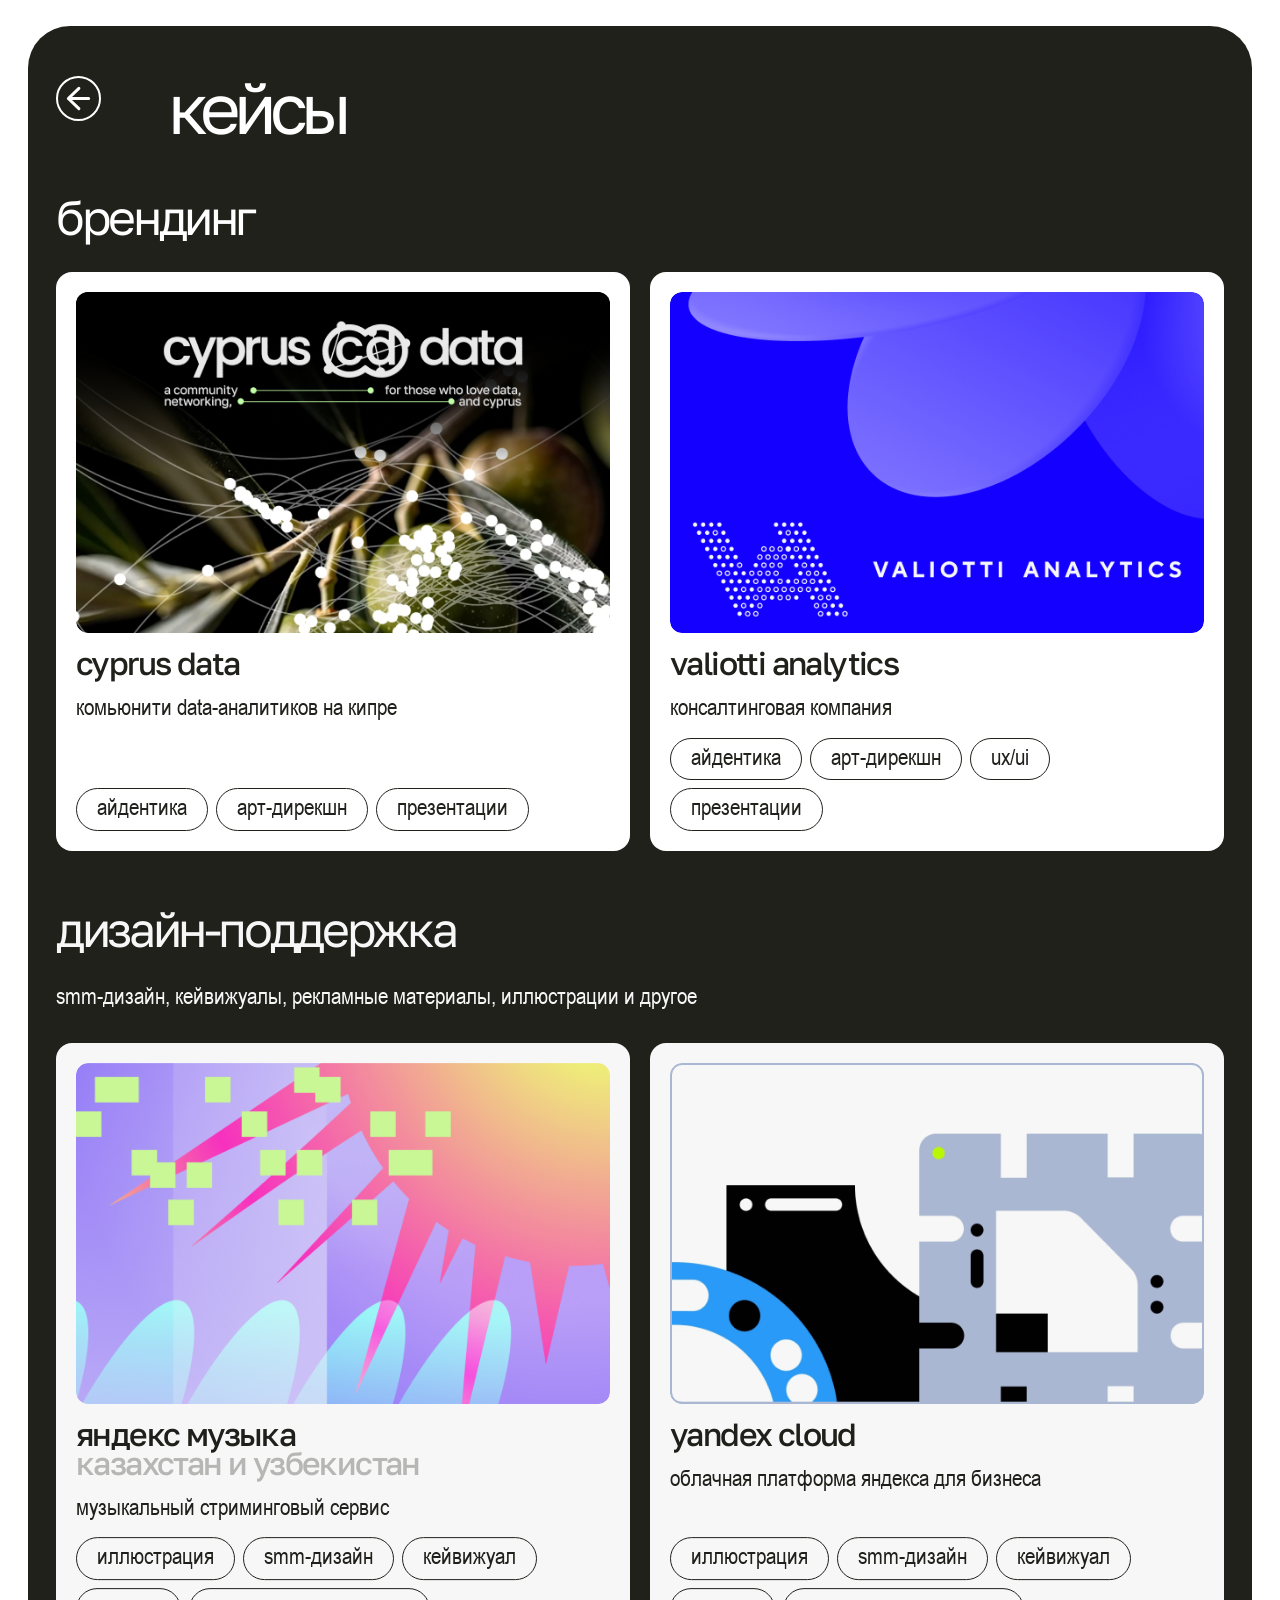
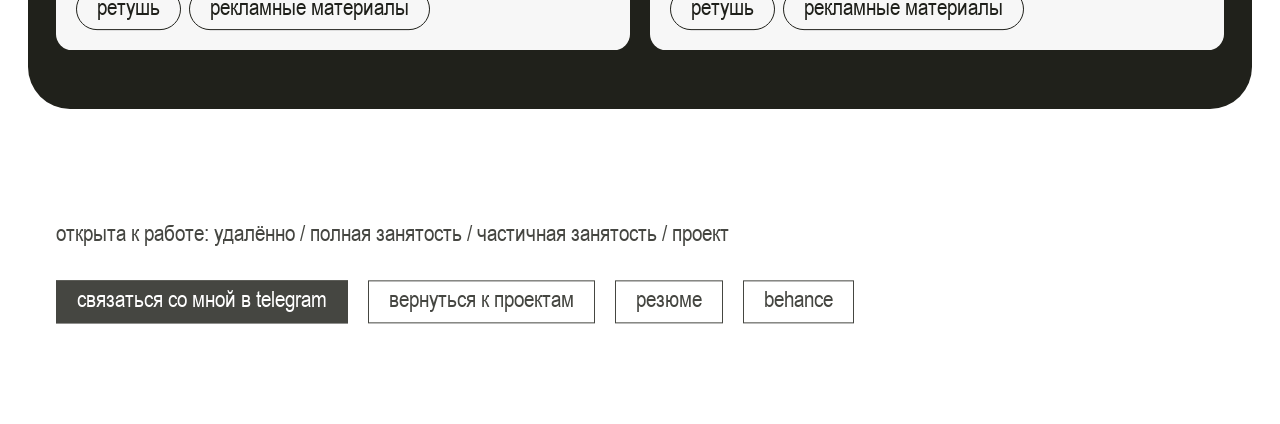
==== cases/index.html @ e0d44c63 "Publish portfolio 2026-11-16T13:21:03.506Z" ====
<!doctype html>
<html lang="ru">
  <head>
    <meta charset="UTF-8" />
    <script>(function pagesEntry(routes) {
  const normalize = (path) =>
    path.replace(/\/index\.html$/, '').replace(/\/+$/, '') || '/'
  const path = normalize(location.pathname)
  if (!routes.includes(path)) return
  const key = 'portfolio:pages-reload'
  let state = history.state
  try {
    const saved = JSON.parse(sessionStorage.getItem(key) || 'null')
    sessionStorage.removeItem(key)
    if (
      !state &&
      performance.getEntriesByType('navigation')[0]?.type === 'reload' &&
      saved?.path === path &&
      saved?.query === location.search &&
      saved?.hash === location.hash
    )
      state = saved.state
  } catch {
    /* Storage may be disabled; normal navigation remains available. */
  }
  if (path !== location.pathname || state !== history.state)
    history.replaceState(state, '', path + location.search + location.hash)
  addEventListener('pagehide', () => {
    try {
      sessionStorage.setItem(
        key,
        JSON.stringify({
          path: normalize(location.pathname),
          query: location.search,
          hash: location.hash,
          state: history.state,
        }),
      )
    } catch {
      /* No persistent storage is required for rendering. */
    }
  })
})(["/","/cases","/resume","/yandex-music","/yandex-cloud","/cyprus-data","/valiotti-analytics"])</script>
    <link rel="icon" href="data:," />
    <meta name="viewport" content="width=device-width, initial-scale=1.0" />
    <meta
      name="description"
      content="Полина Сорокина — мультидисциплинарный дизайнер. Брендинг, 2D- и 3D-иллюстрации, SMM-дизайн и digital-проекты."
    />
    <link
      rel="preload"
      href="/fonts/golos-text.ttf"
      as="font"
      type="font/ttf"
      crossorigin
    />
    <link
      rel="preload"
      href="/fonts/arial-narrow.ttf"
      as="font"
      type="font/ttf"
      crossorigin
    />
    <title>Портфолио — Полина Сорокина</title>
    <script type="module" crossorigin src="/assets/index-Cgwd31ZZ.js"></script>
    <link rel="stylesheet" crossorigin href="/assets/index-CXW3sCRI.css">
  </head>
  <body>
    <div id="root"></div>
  </body>
</html>
---- assets/index-CXW3sCRI.css ----
._cursor_hawic_1{pointer-events:none;z-index:2147483647;image-rendering:pixelated;visibility:hidden;position:fixed;top:0;left:0}@media (hover:hover) and (pointer:fine){html[data-custom-cursor=on],html[data-custom-cursor=on] *{cursor:none!important}}@media (hover:none),(pointer:coarse){._cursor_hawic_1{display:none}}._object_c21wr_1,._entrance_c21wr_2,._magnetic_c21wr_3,._hover_c21wr_4{pointer-events:none;position:absolute;inset:0}._object_c21wr_1 [data-name=IMG_0847\ 3],._object_c21wr_1 [data-name=magnific__enhance__29717\ 1],._object_c21wr_1 [data-name="Silver pendant without lettering or rhinestones 1"],._object_c21wr_1 [data-name^=magnific__-img1-img2]{pointer-events:auto}._object_c21wr_1 a:focus-visible [data-name]{outline:2px solid var(--ink);outline-offset:6px}._object_c21wr_1 button{pointer-events:auto}._object_c21wr_1{-webkit-user-select:none;user-select:none}._object_c21wr_1 img{-webkit-user-drag:none}._open_2l4c9_1{pointer-events:none;visibility:hidden;position:absolute;inset:0}._body_2l4c9_7,._lid_2l4c9_8{pointer-events:none;position:absolute;inset:0}._body_2l4c9_7 img,._lid_2l4c9_8 img{pointer-events:auto;display:block;position:absolute}._base_2l4c9_19,._lidImage_2l4c9_20{pointer-events:auto;transform-origin:0 0;position:absolute;overflow:hidden;transform:rotate(3.38deg)}._base_2l4c9_19{left:calc(760.84 * var(--u));top:calc(570.46 * var(--u));width:calc(337.654 * var(--u));height:calc(275.183 * var(--u))}._base_2l4c9_19 img{pointer-events:none;width:147.43%;height:213.93%;top:-100.62%;left:-31.72%}._lidImage_2l4c9_20{left:calc(776.8 * var(--u));top:calc(307.81 * var(--u));width:calc(337.654 * var(--u));height:calc(263.109 * var(--u))}._lidImage_2l4c9_20 img{pointer-events:none;width:147.43%;height:223.75%;top:-5%;left:-31.72%}._banner_2l4c9_53{left:calc(800.8 * var(--u));top:calc(646.4 * var(--u));width:calc(239.266 * var(--u));height:calc(134.518 * var(--u));border:calc(2 * var(--u)) solid #e6ebf4;transform:rotate(-9.72deg);box-shadow:0 2px 6px #0003}._darkCard_2l4c9_62{left:calc(814.4 * var(--u));top:calc(407.9 * var(--u));width:calc(128.608 * var(--u));height:calc(128.608 * var(--u));transform:rotate(-9.07deg)}._blueCard_2l4c9_69{left:calc(932.8 * var(--u));top:calc(393.3 * var(--u));width:calc(126.26 * var(--u));height:calc(126.26 * var(--u));border:calc(2 * var(--u)) solid #cbd4e7;transform:rotate(29.61deg)}._chain_2l4c9_77{left:calc(666 * var(--u));top:calc(564 * var(--u));width:calc(426.587 * var(--u));height:calc(274.043 * var(--u));clip-path:polygon(0 0,23% 0,23% 100%,0 100%);transform:rotate(3.58deg)}._clip_2l4c9_85{left:calc(897.4 * var(--u));top:calc(743.9 * var(--u));width:calc(29.473 * var(--u));height:calc(98.33 * var(--u));pointer-events:none;position:absolute;overflow:hidden;transform:rotate(116.61deg)}._clip_2l4c9_85 img{width:363.48%;height:108.95%;position:absolute;top:-3.13%;left:-129.86%}._closed_qndxe_1{pointer-events:none;position:absolute;inset:0}._homeActions_qndxe_6{z-index:100;align-items:center;gap:20px;display:flex;position:relative}._openFolderArtwork_qndxe_13{opacity:0;position:absolute;inset:0}._folderControl_qndxe_18{pointer-events:auto;z-index:1;cursor:pointer;background:0 0;border:0;padding:0;position:absolute;inset:0}._folderControl_qndxe_18:focus-visible{outline-offset:6px;outline:3px solid #20211b}._button_9lod7_1{min-height:43px;font:inherit;white-space:nowrap;border:1px solid;justify-content:center;align-items:center;padding:5px 20px 8px;line-height:1.2;text-decoration:none;display:inline-flex}._filled_9lod7_13{color:var(--ink);background:#fff;border-color:#fff}._dark_9lod7_18{background:var(--ink);border-color:var(--ink);color:#fff}._button_9lod7_1:focus-visible,._arrow_9lod7_24:focus-visible{outline-offset:5px;outline:2px solid}._footer_9lod7_28{background:var(--ink);color:#fff;width:calc(100% - 56px);max-width:1384px;font:23px/1.2 var(--body-font);text-transform:lowercase;border-radius:42px 42px 0 0;flex-direction:column;gap:32px;margin-inline:auto;padding:50px 28px 80px;display:flex}._availability_9lod7_42{flex-direction:column;gap:32px;display:flex}._buttons_9lod7_47{flex-wrap:wrap;align-items:flex-start;gap:20px;display:flex}._contacts_9lod7_53{flex-wrap:wrap;gap:20px;display:flex}._mobileContacts_9lod7_58{display:none}._arrow_9lod7_24{color:inherit;background:0 0;border:0;flex:0 0 45px;width:45px;height:45px;padding:0;display:inline-flex;position:relative}._arrow_9lod7_24 img{display:block}._arrowHover_9lod7_75{opacity:0;transition:opacity .2s;position:absolute;inset:0}._arrowDefault_9lod7_81{transition:opacity .2s}._button_9lod7_1{transition:color .2s,background-color .2s}._arrow_9lod7_24:disabled{cursor:default}@media (hover:hover) and (pointer:fine){._dark_9lod7_18:hover{color:var(--ink);background:#fff}._arrow_9lod7_24:not(:disabled):hover ._arrowHover_9lod7_75,._arrow_9lod7_24:focus-visible ._arrowHover_9lod7_75{opacity:1}._arrow_9lod7_24:not(:disabled):hover ._arrowDefault_9lod7_81,._arrow_9lod7_24:focus-visible ._arrowDefault_9lod7_81{opacity:0}._footer_9lod7_28 ._button_9lod7_1:not(._filled_9lod7_13):hover{color:var(--ink);background:#fff}._footer_9lod7_28 ._filled_9lod7_13:hover{color:#fff;background:0 0}}._arrows_9lod7_114{gap:12px;display:flex}._next_9lod7_118{transform:scaleX(-1)}._resumeOnlyMobile_9lod7_121{display:none}._buttonSlot_9lod7_124{display:contents}._indexFooter_9lod7_127{color:var(--ink);background:#fff;border-radius:0;padding-bottom:80px}._indexFooter_9lod7_127 ._filled_9lod7_13{background:var(--ink);border-color:var(--ink);color:#fff}@media (hover:hover) and (pointer:fine){._indexFooter_9lod7_127 ._button_9lod7_1:not(._filled_9lod7_13):hover{background:var(--ink);color:#fff}._indexFooter_9lod7_127 ._filled_9lod7_13:hover{color:var(--ink);background:#fff}}@media (width<=767px){._footer_9lod7_28{gap:24px;width:100%;padding:32px 20px 54px;font-size:16px;line-height:1.05}._availability_9lod7_42{gap:16px}._availability_9lod7_42>p{text-align:justify;text-box-trim:trim-both;text-box-edge:cap alphabetic}._buttons_9lod7_47{gap:8px}._button_9lod7_1{height:32px;min-height:32px;padding:0 16px 2px;font-size:16px;line-height:1.05}._resumeOnlyMobile_9lod7_121{display:contents}._contacts_9lod7_53{gap:16px;font-size:18px;line-height:1.2}._mobileContacts_9lod7_58{display:block}._arrows_9lod7_114{display:none}._indexFooter_9lod7_127{padding:0 20px 54px}._indexFooter_9lod7_127 ._button_9lod7_1{border-width:.72px;border-radius:200px;height:30px;min-height:30px;padding:3.6px 14.4px 5.76px;font-size:16.56px;line-height:1.2}._indexFooter_9lod7_127 ._availability_9lod7_42>p{text-align:left;text-box-trim:none;line-height:1.2}}._layer0_135fz_1{height:calc(323.9 * var(--u));left:calc(66.67% + calc(46.58 * var(--u)));top:calc(707.5 * var(--u));width:calc(325.082 * var(--u));display:contents;position:absolute}._layer1_135fz_9{left:calc(66.67% + calc(86.16 * var(--u)));width:calc(284.791 * var(--u));height:calc(284.791 * var(--u));top:calc(746.25 * var(--u));justify-content:center;align-items:center;display:flex;position:absolute}._layer2_135fz_19{flex:none;transform:rotate(9.03deg)}._layer3_135fz_23{pointer-events:none;box-shadow:calc(-23.154 * var(--u)) calc(38.941 * var(--u)) calc(12.629 * var(--u)) calc(0 * var(--u)) #0000, calc(-14.734 * var(--u)) calc(25.259 * var(--u)) calc(11.577 * var(--u)) calc(0 * var(--u)) #00000003, calc(-8.42 * var(--u)) calc(13.682 * var(--u)) calc(9.472 * var(--u)) calc(0 * var(--u)) #0000000d, calc(-4.21 * var(--u)) calc(6.315 * var(--u)) calc(7.367 * var(--u)) calc(0 * var(--u)) #00000017, calc(-1.052 * var(--u)) calc(1.052 * var(--u)) calc(4.21 * var(--u)) calc(0 * var(--u)) #0000001a;width:calc(248.818 * var(--u));height:calc(248.818 * var(--u));position:relative}._layer4_135fz_40{position:absolute;inset:0}._layer5_135fz_44{background:#fcfcfa80;position:absolute;inset:0}._layer6_135fz_49{object-fit:cover;opacity:.26;width:100%;max-width:none;height:100%;position:absolute}._layer7_135fz_57{-webkit-backdrop-filter:blur(calc(42.098 * var(--u)));backdrop-filter:blur(calc(42.098 * var(--u)));mix-blend-mode:luminosity;background:#dedaff33;position:absolute;inset:0}._layer8_135fz_64{border-radius:inherit;box-shadow:inset calc(0 * var(--u)) calc(0 * var(--u)) calc(38.941 * var(--u)) calc(0 * var(--u)) white, inset calc(0 * var(--u)) calc(-4.21 * var(--u)) calc(6.315 * var(--u)) calc(0 * var(--u)) #ffffff1a;position:absolute;inset:0}._layer9_135fz_74{left:calc(66.67% + calc(47.34 * var(--u)));width:calc(304.351 * var(--u));height:calc(304.351 * var(--u));top:calc(708.08 * var(--u));justify-content:center;align-items:center;display:flex;position:absolute}._layer10_135fz_84{flex:none;transform:rotate(14.87deg)}._layer11_135fz_88{box-shadow:calc(-23.154 * var(--u)) calc(38.941 * var(--u)) calc(12.629 * var(--u)) calc(0 * var(--u)) #0000, calc(-14.734 * var(--u)) calc(25.259 * var(--u)) calc(11.577 * var(--u)) calc(0 * var(--u)) #00000003, calc(-8.42 * var(--u)) calc(13.682 * var(--u)) calc(9.472 * var(--u)) calc(0 * var(--u)) #0000000d, calc(-4.21 * var(--u)) calc(6.315 * var(--u)) calc(7.367 * var(--u)) calc(0 * var(--u)) #00000017, calc(-1.052 * var(--u)) calc(1.052 * var(--u)) calc(4.21 * var(--u)) calc(0 * var(--u)) #0000001a;width:calc(248.818 * var(--u));height:calc(248.818 * var(--u));position:relative}._layer12_135fz_104{pointer-events:none;position:absolute;inset:0}._layer13_135fz_109{background:#fcfcfa80;position:absolute;inset:0}._layer14_135fz_114{object-fit:cover;opacity:.26;width:100%;max-width:none;height:100%;position:absolute}._layer15_135fz_122{mix-blend-mode:luminosity;background:#dedaff33;position:absolute;inset:0}._layer16_135fz_128{-webkit-backdrop-filter:blur(calc(42.098 * var(--u)));backdrop-filter:blur(calc(42.098 * var(--u)));object-fit:cover;width:100%;max-width:none;height:100%;position:absolute}._layer17_135fz_136{height:calc(106.244 * var(--u));left:calc(83.33% + calc(22.06 * var(--u)));top:calc(727.59 * var(--u));width:calc(81.859 * var(--u));justify-content:center;align-items:center;display:flex;position:absolute}._layer18_135fz_146{flex:none;transform:rotate(31.47deg)scaleY(-1)}._layer19_135fz_150{height:calc(105.256 * var(--u));box-shadow:calc(0 * var(--u)) calc(4 * var(--u)) calc(1 * var(--u)) calc(0 * var(--u)) #0000, calc(0 * var(--u)) calc(2 * var(--u)) calc(1 * var(--u)) calc(0 * var(--u)) #00000008, calc(0 * var(--u)) calc(1 * var(--u)) calc(1 * var(--u)) calc(0 * var(--u)) #0000001a, calc(0 * var(--u)) calc(1 * var(--u)) calc(1 * var(--u)) calc(0 * var(--u)) #0000002b;width:calc(31.549 * var(--u));position:relative}._layer20_135fz_164{pointer-events:none;position:absolute;inset:0;overflow:hidden}._layer21_135fz_170{width:363.48%;max-width:none;height:108.95%;position:absolute;top:-3.13%;left:-129.86%}._layer22_135fz_178{align-content:stretch;gap:calc(20 * var(--u));left:calc(56 * var(--u));top:calc(290 * var(--u));width:calc(640 * var(--u));flex-direction:column;align-items:flex-start;display:flex;position:absolute}._layer23_135fz_189{word-break:break-word;text-transform:lowercase;color:#20211b;min-width:100%;font-family:Arial Narrow;font-style:normal;line-height:0;font-size:calc(23 * var(--u));flex-shrink:0;width:min-content;position:relative}._layer24_135fz_202,._layer25_135fz_205,._layer26_135fz_208{line-height:1.2}._layer27_135fz_211{border-width:calc(1 * var(--u));cursor:pointer;padding-bottom:calc(8 * var(--u));padding-top:calc(5 * var(--u));padding-left:calc(20 * var(--u));padding-right:calc(20 * var(--u));background:#20211b;border-style:solid;border-color:#20211b;flex-shrink:0;place-content:stretch center;align-items:flex-start;display:flex;position:relative}._layer28_135fz_228{word-break:break-word;text-transform:lowercase;font-family:Arial Narrow;font-style:normal;line-height:1.2;font-size:calc(23 * var(--u));text-align:left;color:#fff;white-space:nowrap;flex-shrink:0;position:relative}._layer29_135fz_241{word-break:break-word;color:#20211b;font-family:Golos Text;font-weight:400;line-height:.9;font-size:calc(200 * var(--u));text-align:center;left:50%;top:calc(81 * var(--u));letter-spacing:calc(-20 * var(--u));width:calc(1358 * var(--u));position:absolute;transform:translate(-50%)}._layer30_135fz_256,._layer31_135fz_264{height:calc(904.19 * var(--u));left:calc(-14.29 * var(--u));top:calc(224.03 * var(--u));width:calc(917.492 * var(--u));display:contents;position:absolute}._layer32_135fz_272{height:calc(641.92 * var(--u));left:calc(49.4 * var(--u));top:calc(442.45 * var(--u));width:calc(809.648 * var(--u));pointer-events:none;justify-content:center;align-items:center;display:flex;position:absolute}._layer33_135fz_283{flex:none;transform:rotate(-16.95deg)}._layer34_135fz_287{height:calc(455.452 * var(--u));width:calc(707.625 * var(--u));position:relative}._layer35_135fz_292{position:absolute;inset:-.69% -.45% -8.09% -3.72%}._layer36_135fz_296{width:100%;max-width:none;height:100%;display:block}._layer37_135fz_302{height:calc(502.619 * var(--u));left:calc(114.21 * var(--u));top:calc(416.26 * var(--u));width:calc(543.033 * var(--u));justify-content:center;align-items:center;display:flex;position:absolute}._layer38_135fz_312{flex:none;transform:rotate(-30.58deg)}._layer39_135fz_316{height:calc(324.363 * var(--u));width:calc(439.088 * var(--u));position:relative}._layer40_135fz_321{-webkit-backdrop-filter:blur(calc(10.525 * var(--u)));backdrop-filter:blur(calc(10.525 * var(--u)));object-position:bottom;pointer-events:none;width:100%;max-width:none;height:100%;position:absolute;inset:0}._layer41_135fz_331{height:calc(667.016 * var(--u));left:calc(16.67% + calc(73.61 * var(--u)));top:calc(318.43 * var(--u));width:calc(420.461 * var(--u));justify-content:center;align-items:center;display:flex;position:absolute}._layer42_135fz_341{flex:none;transform:rotate(6.36deg)}._layer43_135fz_345{height:calc(631.849 * var(--u));box-shadow:calc(-23.154 * var(--u)) calc(38.941 * var(--u)) calc(12.629 * var(--u)) calc(0 * var(--u)) #0000, calc(-14.734 * var(--u)) calc(25.259 * var(--u)) calc(11.577 * var(--u)) calc(0 * var(--u)) #00000003, calc(-8.42 * var(--u)) calc(13.682 * var(--u)) calc(9.472 * var(--u)) calc(0 * var(--u)) #0000000d, calc(-4.21 * var(--u)) calc(6.315 * var(--u)) calc(7.367 * var(--u)) calc(0 * var(--u)) #00000017, calc(-1.052 * var(--u)) calc(1.052 * var(--u)) calc(4.21 * var(--u)) calc(0 * var(--u)) #0000001a;width:calc(352.66 * var(--u));position:relative}._layer44_135fz_361{object-fit:cover;pointer-events:none;width:100%;max-width:none;height:100%;position:absolute;inset:0}._layer45_135fz_370{height:calc(395.501 * var(--u));left:calc(41.67% + calc(90.61 * var(--u)));top:calc(498.4 * var(--u));width:calc(167.995 * var(--u));pointer-events:none;justify-content:center;align-items:center;display:flex;position:absolute}._layer46_135fz_381{flex:none;transform:rotate(-16.95deg)}._layer47_135fz_385{height:calc(396.777 * var(--u));width:calc(54.728 * var(--u));position:relative}._layer48_135fz_390{width:100%;max-width:none;height:100%;display:block;position:absolute;inset:0}._layer49_135fz_398{height:calc(395.501 * var(--u));left:calc(66.42 * var(--u));top:calc(688.58 * var(--u));width:calc(167.995 * var(--u));pointer-events:none;justify-content:center;align-items:center;display:flex;position:absolute}._layer50_135fz_409{flex:none;transform:rotate(-16.95deg)}._layer51_135fz_413{height:calc(396.777 * var(--u));width:calc(54.728 * var(--u));position:relative}._layer52_135fz_418{width:100%;max-width:none;height:100%;display:block;position:absolute;inset:0}._layer53_135fz_426{height:calc(604.617 * var(--u));left:calc(66.55 * var(--u));top:calc(498.72 * var(--u));width:calc(798.282 * var(--u));pointer-events:none;display:contents;position:absolute}._layer54_135fz_435{height:calc(585.649 * var(--u));left:calc(66.55 * var(--u));top:calc(498.72 * var(--u));width:calc(792.503 * var(--u));justify-content:center;align-items:center;display:flex;position:absolute}._layer55_135fz_445{flex:none;transform:rotate(-16.95deg)}._layer56_135fz_449{height:calc(396.627 * var(--u));width:calc(707.625 * var(--u));position:relative}._layer57_135fz_454{width:100%;max-width:none;height:100%;display:block;position:absolute;inset:0}._layer58_135fz_462{height:calc(428.413 * var(--u));left:calc(8.33% + calc(34 * var(--u)));top:calc(662 * var(--u));width:calc(659.878 * var(--u));justify-content:center;align-items:center;display:flex;position:absolute}._layer59_135fz_472{flex:none;transform:rotate(-16.95deg)}._layer60_135fz_476{word-break:break-word;filter:blur(calc(.5 * var(--u)));font-family:Keleti;font-style:normal;line-height:0;font-size:calc(178.163 * var(--u));color:#231f5c14;white-space:nowrap;position:relative}._layer61_135fz_487,._layer62_135fz_490,._layer63_135fz_493{line-height:normal}._layer64_135fz_496{height:calc(457.856 * var(--u));left:calc(50% + calc(94.99 * var(--u)));top:calc(198 * var(--u));width:calc(559.484 * var(--u));display:contents;position:absolute}._layer65_135fz_504{height:calc(457.856 * var(--u));left:calc(50% + calc(94.99 * var(--u)));top:calc(198 * var(--u));width:calc(559.484 * var(--u));justify-content:center;align-items:center;display:flex;position:absolute}._layer66_135fz_514{flex:none;transform:rotate(20.17deg)}._layer67_135fz_518{height:calc(310.757 * var(--u));box-shadow:calc(-23.154 * var(--u)) calc(38.941 * var(--u)) calc(12.629 * var(--u)) calc(0 * var(--u)) #0000, calc(-14.734 * var(--u)) calc(25.259 * var(--u)) calc(11.577 * var(--u)) calc(0 * var(--u)) #00000003, calc(-8.42 * var(--u)) calc(13.682 * var(--u)) calc(9.472 * var(--u)) calc(0 * var(--u)) #0000000d, calc(-4.21 * var(--u)) calc(6.315 * var(--u)) calc(7.367 * var(--u)) calc(0 * var(--u)) #00000017, calc(-1.052 * var(--u)) calc(1.052 * var(--u)) calc(4.21 * var(--u)) calc(0 * var(--u)) #0000001a;width:calc(481.885 * var(--u));position:relative}._layer68_135fz_534{-webkit-backdrop-filter:blur(calc(11.068 * var(--u)));backdrop-filter:blur(calc(11.068 * var(--u)));pointer-events:none;position:absolute;inset:0;overflow:hidden}._layer69_135fz_541{width:126.81%;max-width:none;height:198.26%;position:absolute;top:-50.92%;left:-13.99%}._layer70_135fz_549{height:calc(70.763 * var(--u));left:calc(66.67% - calc(16.07 * var(--u)));top:calc(240.37 * var(--u));width:calc(130.743 * var(--u));justify-content:center;align-items:center;display:flex;position:absolute}._layer71_135fz_559{flex:none;transform:rotate(20.17deg)}._layer72_135fz_563{word-break:break-word;text-transform:lowercase;color:#fdf2cd;font-family:Arial Narrow;font-style:normal;line-height:1.2;font-size:calc(23 * var(--u));white-space:nowrap;position:relative}._layer73_135fz_574{height:calc(309.467 * var(--u));left:calc(41.67% + calc(54.46 * var(--u)));top:calc(560.27 * var(--u));width:calc(448.429 * var(--u));display:contents;position:absolute}._layer74_135fz_582{height:calc(309.467 * var(--u));left:calc(41.67% + calc(54.46 * var(--u)));top:calc(560.27 * var(--u));width:calc(448.429 * var(--u));justify-content:center;align-items:center;display:flex;position:absolute}._layer75_135fz_592{flex:none;transform:rotate(4.9deg)}._layer76_135fz_596{height:calc(274.043 * var(--u));box-shadow:calc(0 * var(--u)) calc(16 * var(--u)) calc(4 * var(--u)) calc(0 * var(--u)) #0000, calc(0 * var(--u)) calc(10 * var(--u)) calc(4 * var(--u)) calc(0 * var(--u)) #00000008, calc(0 * var(--u)) calc(6 * var(--u)) calc(3 * var(--u)) calc(0 * var(--u)) #0000001a, calc(0 * var(--u)) calc(3 * var(--u)) calc(3 * var(--u)) calc(0 * var(--u)) #0000002b, calc(0 * var(--u)) calc(1 * var(--u)) calc(1 * var(--u)) calc(0 * var(--u)) #0003;width:calc(426.587 * var(--u));position:relative}._layer77_135fz_612{pointer-events:none;position:absolute;inset:0;overflow:hidden}._layer78_135fz_618{width:112.67%;max-width:none;height:175.38%;position:absolute;top:-35.24%;left:-4.49%}._layer79_135fz_626{height:calc(175.688 * var(--u));left:calc(58.33% + calc(36.98 * var(--u)));top:calc(618.08 * var(--u));width:calc(179.007 * var(--u));display:contents;position:absolute}._layer80_135fz_634{left:calc(58.33% + calc(53.64 * var(--u)));width:calc(146.932 * var(--u));height:calc(146.932 * var(--u));top:calc(636.87 * var(--u));justify-content:center;align-items:center;display:flex;position:absolute}._layer81_135fz_644{flex:none;transform:rotate(13.2deg)}._layer82_135fz_648{-webkit-mask-repeat:no-repeat;mask-repeat:no-repeat;-webkit-mask-clip:no-clip;mask-clip:no-clip;-webkit-mask-source-type:alpha;mask-mode:alpha;-webkit-mask-position:calc(-15.229 * var(--u)) calc(-13.419 * var(--u));mask-position:calc(-15.229 * var(--u)) calc(-13.419 * var(--u));-webkit-mask-size:calc(172.762 * var(--u)) calc(168.838 * var(--u));mask-size:calc(172.762 * var(--u)) calc(168.838 * var(--u));border-radius:calc(6.112 * var(--u));width:calc(122.242 * var(--u));height:calc(122.242 * var(--u));position:relative}._layer83_135fz_659{object-fit:cover;pointer-events:none;border-radius:calc(6.112 * var(--u));width:100%;max-width:none;height:100%;position:absolute;inset:0}._layer84_135fz_669{height:calc(69.023 * var(--u));left:calc(66.67% + calc(27.54 * var(--u)));top:calc(649.45 * var(--u));width:calc(65.726 * var(--u));display:contents;position:absolute}._layer85_135fz_677{left:calc(66.67% + calc(29 * var(--u)));width:calc(146.816 * var(--u));height:calc(146.816 * var(--u));top:calc(535.75 * var(--u));justify-content:center;align-items:center;display:flex;position:absolute}._layer86_135fz_687{flex:none;transform:rotate(72.48deg)scaleY(-1)}._layer87_135fz_691{-webkit-mask-repeat:no-repeat;mask-repeat:no-repeat;-webkit-mask-clip:no-clip;mask-clip:no-clip;-webkit-mask-source-type:alpha;mask-mode:alpha;-webkit-mask-position:calc(2.968 * var(--u)) calc(118.573 * var(--u));mask-position:calc(2.968 * var(--u)) calc(118.573 * var(--u));-webkit-mask-size:calc(58.55 * var(--u)) calc(59.694 * var(--u));mask-size:calc(58.55 * var(--u)) calc(59.694 * var(--u));border-radius:calc(6.112 * var(--u));width:calc(117.018 * var(--u));height:calc(117.018 * var(--u));position:relative}._layer88_135fz_702{pointer-events:none;border-radius:calc(6.112 * var(--u));position:absolute;inset:0}._layer89_135fz_708{object-fit:cover;border-radius:calc(6.112 * var(--u));width:100%;max-width:none;height:100%;position:absolute}._layer90_135fz_716{border-radius:calc(6.112 * var(--u));position:absolute;inset:0}._layer91_135fz_721{height:calc(19.17 * var(--u));left:calc(58.33% - calc(.17 * var(--u)));top:calc(630 * var(--u));width:calc(20.217 * var(--u));justify-content:center;align-items:center;display:flex;position:absolute}._layer92_135fz_731{flex:none;transform:rotate(4.9deg)}._layer93_135fz_735{height:calc(17.631 * var(--u));border-radius:calc(21.796 * var(--u));box-shadow:calc(0 * var(--u)) calc(3.056 * var(--u)) calc(.764 * var(--u)) calc(0 * var(--u)) #0000, calc(0 * var(--u)) calc(1.528 * var(--u)) calc(.764 * var(--u)) calc(0 * var(--u)) #00000008, calc(0 * var(--u)) calc(.764 * var(--u)) calc(.764 * var(--u)) calc(0 * var(--u)) #0000001a, calc(0 * var(--u)) calc(.764 * var(--u)) calc(.764 * var(--u)) calc(0 * var(--u)) #0000002b;width:calc(18.781 * var(--u));position:relative}._layer94_135fz_750{pointer-events:none;border-radius:calc(21.796 * var(--u));position:absolute;inset:0}._layer95_135fz_756{border-radius:calc(21.796 * var(--u));position:absolute;inset:0;overflow:hidden}._layer96_135fz_762{width:112.71%;max-width:none;height:175.79%;position:absolute;top:-35.45%;left:-4.51%}._layer97_135fz_770{border-radius:calc(21.796 * var(--u));position:absolute;inset:0;overflow:hidden}._layer98_135fz_776{width:3228.44%;max-width:none;height:3419.16%;position:absolute;top:-1232.04%;left:-2729.77%}._layer99_135fz_784{height:calc(20.381 * var(--u));left:calc(58.33% + calc(23.51 * var(--u)));top:calc(644.35 * var(--u));width:calc(21.079 * var(--u));justify-content:center;align-items:center;display:flex;position:absolute}._layer100_135fz_794{flex:none;transform:rotate(4.9deg)}._layer101_135fz_798{height:calc(18.781 * var(--u));border-radius:calc(21.796 * var(--u));box-shadow:calc(0 * var(--u)) calc(3.056 * var(--u)) calc(.764 * var(--u)) calc(0 * var(--u)) #0000, calc(0 * var(--u)) calc(1.528 * var(--u)) calc(.764 * var(--u)) calc(0 * var(--u)) #00000008, calc(0 * var(--u)) calc(.764 * var(--u)) calc(.764 * var(--u)) calc(0 * var(--u)) #0000001a, calc(0 * var(--u)) calc(.764 * var(--u)) calc(.764 * var(--u)) calc(0 * var(--u)) #0000002b;width:calc(19.547 * var(--u));position:relative}._layer102_135fz_813{pointer-events:none;border-radius:calc(21.796 * var(--u));position:absolute;inset:0}._layer103_135fz_819{border-radius:calc(21.796 * var(--u));position:absolute;inset:0;overflow:hidden}._layer104_135fz_825{width:112.71%;max-width:none;height:175.79%;position:absolute;top:-35.45%;left:-4.51%}._layer105_135fz_833{border-radius:calc(21.796 * var(--u));position:absolute;inset:0;overflow:hidden}._layer106_135fz_839{width:3101.83%;max-width:none;height:3209.83%;position:absolute;top:-1173.94%;left:-2368.65%}._layer107_135fz_847{height:calc(20.381 * var(--u));left:calc(66.67% + calc(39.51 * var(--u)));top:calc(807.95 * var(--u));width:calc(21.079 * var(--u));justify-content:center;align-items:center;display:flex;position:absolute}._layer108_135fz_857{flex:none;transform:rotate(4.9deg)}._layer109_135fz_861{height:calc(18.781 * var(--u));border-radius:calc(21.796 * var(--u));box-shadow:calc(0 * var(--u)) calc(3.056 * var(--u)) calc(.764 * var(--u)) calc(0 * var(--u)) #0000, calc(0 * var(--u)) calc(1.528 * var(--u)) calc(.764 * var(--u)) calc(0 * var(--u)) #00000008, calc(0 * var(--u)) calc(.764 * var(--u)) calc(.764 * var(--u)) calc(0 * var(--u)) #0000001a, calc(0 * var(--u)) calc(.764 * var(--u)) calc(.764 * var(--u)) calc(0 * var(--u)) #0000002b;width:calc(19.547 * var(--u));position:relative}._layer110_135fz_876{pointer-events:none;border-radius:calc(21.796 * var(--u));position:absolute;inset:0}._layer111_135fz_882{border-radius:calc(21.796 * var(--u));position:absolute;inset:0;overflow:hidden}._layer112_135fz_888{width:112.71%;max-width:none;height:175.79%;position:absolute;top:-35.45%;left:-4.51%}._layer113_135fz_896{border-radius:calc(21.796 * var(--u));position:absolute;inset:0;overflow:hidden}._layer114_135fz_902{width:3101.83%;max-width:none;height:3209.83%;position:absolute;top:-969.3%;left:-2179.2%}._layer115_135fz_910{height:calc(20.381 * var(--u));left:calc(50% + calc(79.1 * var(--u)));top:calc(745 * var(--u));width:calc(21.079 * var(--u));justify-content:center;align-items:center;display:flex;position:absolute}._layer116_135fz_920{flex:none;transform:rotate(4.9deg)}._layer117_135fz_924{height:calc(18.781 * var(--u));border-radius:calc(21.796 * var(--u));box-shadow:calc(0 * var(--u)) calc(3.056 * var(--u)) calc(.764 * var(--u)) calc(0 * var(--u)) #0000, calc(0 * var(--u)) calc(1.528 * var(--u)) calc(.764 * var(--u)) calc(0 * var(--u)) #00000008, calc(0 * var(--u)) calc(.764 * var(--u)) calc(.764 * var(--u)) calc(0 * var(--u)) #0000001a, calc(0 * var(--u)) calc(.764 * var(--u)) calc(.764 * var(--u)) calc(0 * var(--u)) #0000002b;width:calc(19.547 * var(--u));position:relative}._layer118_135fz_939{pointer-events:none;border-radius:calc(21.796 * var(--u));position:absolute;inset:0}._layer119_135fz_945{border-radius:calc(21.796 * var(--u));position:absolute;inset:0;overflow:hidden}._layer120_135fz_951{width:112.71%;max-width:none;height:175.79%;position:absolute;top:-35.45%;left:-4.51%}._layer121_135fz_959{border-radius:calc(21.796 * var(--u));position:absolute;inset:0;overflow:hidden}._layer122_135fz_965{width:3101.83%;max-width:none;height:3209.83%;position:absolute;top:-1104.63%;left:-1587.15%}._layer123_135fz_973{cursor:pointer;height:calc(184.142 * var(--u));left:calc(-14.41 * var(--u));top:calc(95.82 * var(--u));width:calc(184.472 * var(--u));display:contents;position:absolute}._layer124_135fz_982{left:calc(23.5 * var(--u));width:calc(130.951 * var(--u));height:calc(130.951 * var(--u));top:calc(127.58 * var(--u));justify-content:center;align-items:center;display:flex;position:absolute}._layer125_135fz_992{flex:none;transform:rotate(-10.78deg)}._layer126_135fz_996{pointer-events:none;box-shadow:calc(-10.42 * var(--u)) calc(17.525 * var(--u)) calc(5.684 * var(--u)) calc(0 * var(--u)) #0000, calc(-6.631 * var(--u)) calc(11.368 * var(--u)) calc(5.21 * var(--u)) calc(0 * var(--u)) #00000003, calc(-3.789 * var(--u)) calc(6.157 * var(--u)) calc(4.263 * var(--u)) calc(0 * var(--u)) #0000000d, calc(-1.895 * var(--u)) calc(2.842 * var(--u)) calc(3.316 * var(--u)) calc(0 * var(--u)) #00000017, calc(-.474 * var(--u)) calc(.474 * var(--u)) calc(1.895 * var(--u)) calc(0 * var(--u)) #0000001a;width:calc(111.978 * var(--u));height:calc(111.978 * var(--u));position:relative}._layer127_135fz_1013{position:absolute;inset:0}._layer128_135fz_1017{background:#fcfcfa80;position:absolute;inset:0}._layer129_135fz_1022{object-fit:cover;opacity:.26;width:100%;max-width:none;height:100%;position:absolute}._layer130_135fz_1030{-webkit-backdrop-filter:blur(calc(18.946 * var(--u)));backdrop-filter:blur(calc(18.946 * var(--u)));mix-blend-mode:luminosity;background:#dedaff33;position:absolute;inset:0}._layer131_135fz_1037{border-radius:inherit;box-shadow:inset calc(0 * var(--u)) calc(0 * var(--u)) calc(17.525 * var(--u)) calc(0 * var(--u)) white, inset calc(0 * var(--u)) calc(-1.895 * var(--u)) calc(2.842 * var(--u)) calc(0 * var(--u)) #ffffff1a;position:absolute;inset:0}._layer132_135fz_1047{left:calc(11.75 * var(--u));width:calc(121.205 * var(--u));height:calc(121.205 * var(--u));top:calc(124.86 * var(--u));justify-content:center;align-items:center;display:flex;position:absolute}._layer133_135fz_1057{flex:none;transform:rotate(-4.94deg)}._layer134_135fz_1061{box-shadow:calc(-10.42 * var(--u)) calc(17.525 * var(--u)) calc(5.684 * var(--u)) calc(0 * var(--u)) #0000, calc(-6.631 * var(--u)) calc(11.368 * var(--u)) calc(5.21 * var(--u)) calc(0 * var(--u)) #00000003, calc(-3.789 * var(--u)) calc(6.157 * var(--u)) calc(4.263 * var(--u)) calc(0 * var(--u)) #0000000d, calc(-1.895 * var(--u)) calc(2.842 * var(--u)) calc(3.316 * var(--u)) calc(0 * var(--u)) #00000017, calc(-.474 * var(--u)) calc(.474 * var(--u)) calc(1.895 * var(--u)) calc(0 * var(--u)) #0000001a;width:calc(111.978 * var(--u));height:calc(111.978 * var(--u));position:relative}._layer135_135fz_1077{pointer-events:none;position:absolute;inset:0}._layer136_135fz_1082{background:#fcfcfa80;position:absolute;inset:0}._layer137_135fz_1087{object-fit:cover;opacity:.26;width:100%;max-width:none;height:100%;position:absolute}._layer138_135fz_1095{mix-blend-mode:luminosity;background:#dedaff33;position:absolute;inset:0}._layer139_135fz_1101{-webkit-backdrop-filter:blur(calc(18.946 * var(--u)));backdrop-filter:blur(calc(18.946 * var(--u)));object-fit:cover;width:100%;max-width:none;height:100%;position:absolute}._layer140_135fz_1109{height:calc(49.261 * var(--u));left:calc(92.29 * var(--u));top:calc(111.37 * var(--u));width:calc(23.476 * var(--u));justify-content:center;align-items:center;display:flex;position:absolute}._layer141_135fz_1119{flex:none;transform:rotate(11.66deg)scaleY(-1)}._layer142_135fz_1123{height:calc(47.369 * var(--u));box-shadow:calc(0 * var(--u)) calc(1.8 * var(--u)) calc(.45 * var(--u)) calc(0 * var(--u)) #0000, calc(0 * var(--u)) calc(.9 * var(--u)) calc(.45 * var(--u)) calc(0 * var(--u)) #00000008, calc(0 * var(--u)) calc(.45 * var(--u)) calc(.45 * var(--u)) calc(0 * var(--u)) #0000001a, calc(0 * var(--u)) calc(.45 * var(--u)) calc(.45 * var(--u)) calc(0 * var(--u)) #0000002b;width:calc(14.198 * var(--u));position:relative}._layer143_135fz_1137{pointer-events:none;position:absolute;inset:0;overflow:hidden}._layer144_135fz_1143{width:363.48%;max-width:none;height:108.95%;position:absolute;top:-3.13%;left:-129.86%}._layer145_135fz_1151{height:calc(116.459 * var(--u));left:calc(142.53 * var(--u));top:calc(77.77 * var(--u));width:calc(151.074 * var(--u));justify-content:center;align-items:center;display:flex;position:absolute}._layer146_135fz_1161{flex:none;transform:rotate(-4.27deg)}._layer147_135fz_1165{cursor:pointer;height:calc(106.06 * var(--u));width:calc(143.572 * var(--u));display:block;position:relative}._layer148_135fz_1172{-webkit-backdrop-filter:blur(calc(3.441 * var(--u)));backdrop-filter:blur(calc(3.441 * var(--u)));object-position:bottom;pointer-events:none;width:100%;max-width:none;height:100%;position:absolute;inset:0}._layer149_135fz_1182{height:calc(242.997 * var(--u));left:calc(175 * var(--u));top:calc(68.38 * var(--u));width:calc(215.497 * var(--u));justify-content:center;align-items:center;display:flex;position:absolute}._layer150_135fz_1192{flex:none;transform:rotate(30.68deg)}._layer151_135fz_1196{cursor:pointer;height:calc(206.601 * var(--u));box-shadow:calc(-10.42 * var(--u)) calc(17.525 * var(--u)) calc(5.684 * var(--u)) calc(0 * var(--u)) #0000, calc(-6.631 * var(--u)) calc(11.368 * var(--u)) calc(5.21 * var(--u)) calc(0 * var(--u)) #00000003, calc(-3.789 * var(--u)) calc(6.157 * var(--u)) calc(4.263 * var(--u)) calc(0 * var(--u)) #0000000d, calc(-1.895 * var(--u)) calc(2.842 * var(--u)) calc(3.316 * var(--u)) calc(0 * var(--u)) #00000017, calc(-.474 * var(--u)) calc(.474 * var(--u)) calc(1.895 * var(--u)) calc(0 * var(--u)) #0000001a;width:calc(128.005 * var(--u));display:block;position:relative}._layer152_135fz_1214{pointer-events:none;position:absolute;inset:0;overflow:hidden}._layer153_135fz_1220{width:107.6%;max-width:none;height:100%;position:absolute;top:0;left:1.16%}._layer154_135fz_1228{cursor:pointer;height:calc(169.127 * var(--u));left:calc(139.38 * var(--u));top:calc(-85.39 * var(--u));width:calc(210.389 * var(--u));display:contents;position:absolute}._layer155_135fz_1237{height:calc(169.127 * var(--u));left:calc(139.38 * var(--u));top:calc(-85.39 * var(--u));width:calc(210.389 * var(--u));justify-content:center;align-items:center;display:flex;position:absolute}._layer156_135fz_1247{flex:none;transform:rotate(-18.27deg)}._layer157_135fz_1251{height:calc(117.798 * var(--u));box-shadow:calc(-10.139 * var(--u)) calc(17.052 * var(--u)) calc(5.531 * var(--u)) calc(0 * var(--u)) #0000, calc(-6.452 * var(--u)) calc(11.061 * var(--u)) calc(5.07 * var(--u)) calc(0 * var(--u)) #00000003, calc(-3.687 * var(--u)) calc(5.991 * var(--u)) calc(4.148 * var(--u)) calc(0 * var(--u)) #0000000d, calc(-1.844 * var(--u)) calc(2.765 * var(--u)) calc(3.226 * var(--u)) calc(0 * var(--u)) #00000017, calc(-.461 * var(--u)) calc(.461 * var(--u)) calc(1.844 * var(--u)) calc(0 * var(--u)) #0000001a;width:calc(182.667 * var(--u));position:relative}._layer158_135fz_1267{-webkit-backdrop-filter:blur(calc(4.847 * var(--u)));backdrop-filter:blur(calc(4.847 * var(--u)));pointer-events:none;position:absolute;inset:0;overflow:hidden}._layer159_135fz_1274{width:126.81%;max-width:none;height:198.26%;position:absolute;top:-50.92%;left:-13.99%}._layer160_135fz_1282{height:calc(25.333 * var(--u));left:calc(158.7 * var(--u));top:calc(-38.42 * var(--u));width:calc(50.111 * var(--u));justify-content:center;align-items:center;display:flex;position:absolute}._layer161_135fz_1292{flex:none;transform:rotate(-18.27deg)}._layer162_135fz_1296{word-break:break-word;height:calc(10.388 * var(--u));text-transform:lowercase;color:#fdf2cd;font-family:Arial Narrow;font-style:normal;line-height:1.2;font-size:calc(10.072 * var(--u));width:calc(49.342 * var(--u));position:relative}._layer163_135fz_1308{cursor:pointer;height:calc(154.642 * var(--u));left:calc(-18.91 * var(--u));top:calc(-32.41 * var(--u));width:calc(197.096 * var(--u));display:contents;position:absolute}._layer164_135fz_1317{height:calc(154.642 * var(--u));left:calc(-18.91 * var(--u));top:calc(-32.41 * var(--u));width:calc(197.096 * var(--u));justify-content:center;align-items:center;display:flex;position:absolute}._layer165_135fz_1327{flex:none;transform:rotate(16deg)}._layer166_135fz_1331{height:calc(111.23 * var(--u));box-shadow:calc(0 * var(--u)) calc(7.587 * var(--u)) calc(1.897 * var(--u)) calc(0 * var(--u)) #0000, calc(0 * var(--u)) calc(4.742 * var(--u)) calc(1.897 * var(--u)) calc(0 * var(--u)) #00000008, calc(0 * var(--u)) calc(2.845 * var(--u)) calc(1.423 * var(--u)) calc(0 * var(--u)) #0000001a, calc(0 * var(--u)) calc(1.423 * var(--u)) calc(1.423 * var(--u)) calc(0 * var(--u)) #0000002b, calc(0 * var(--u)) calc(.474 * var(--u)) calc(.474 * var(--u)) calc(0 * var(--u)) #0003;width:calc(173.146 * var(--u));position:relative}._layer167_135fz_1347{pointer-events:none;position:absolute;inset:0;overflow:hidden}._layer168_135fz_1353{width:112.67%;max-width:none;height:175.38%;position:absolute;top:-35.24%;left:-4.49%}._layer169_135fz_1361{height:calc(81.8 * var(--u));left:calc(73.92 * var(--u));top:calc(7.26 * var(--u));width:calc(82.813 * var(--u));display:contents;position:absolute}._layer170_135fz_1369{left:calc(82.41 * var(--u));width:calc(65.64 * var(--u));height:calc(65.64 * var(--u));top:calc(17.14 * var(--u));justify-content:center;align-items:center;display:flex;position:absolute}._layer171_135fz_1379{flex:none;transform:rotate(24.3deg)}._layer172_135fz_1383{-webkit-mask-repeat:no-repeat;mask-repeat:no-repeat;-webkit-mask-clip:no-clip;mask-clip:no-clip;-webkit-mask-source-type:alpha;mask-mode:alpha;-webkit-mask-position:calc(-6.446 * var(--u)) calc(-2.656 * var(--u));mask-position:calc(-6.446 * var(--u)) calc(-2.656 * var(--u));-webkit-mask-size:calc(74.264 * var(--u)) calc(72.444 * var(--u));mask-size:calc(74.264 * var(--u)) calc(72.444 * var(--u));border-radius:calc(2.898 * var(--u));width:calc(49.616 * var(--u));height:calc(49.616 * var(--u));position:relative}._layer173_135fz_1394{object-fit:cover;pointer-events:none;border-radius:calc(2.898 * var(--u));width:100%;max-width:none;height:100%;position:absolute;inset:0}._layer174_135fz_1404{height:calc(25.39 * var(--u));left:calc(126.6 * var(--u));top:calc(30.92 * var(--u));width:calc(23.826 * var(--u));display:contents;position:absolute}._layer175_135fz_1412{left:calc(134.83 * var(--u));width:calc(52.509 * var(--u));height:calc(52.509 * var(--u));top:calc(-9.15 * var(--u));justify-content:center;align-items:center;display:flex;position:absolute}._layer176_135fz_1422{flex:none;transform:rotate(83.58deg)scaleY(-1)}._layer177_135fz_1426{-webkit-mask-repeat:no-repeat;mask-repeat:no-repeat;-webkit-mask-clip:no-clip;mask-clip:no-clip;-webkit-mask-source-type:alpha;mask-mode:alpha;-webkit-mask-position:calc(-7.908 * var(--u)) calc(40.239 * var(--u));mask-position:calc(-7.908 * var(--u)) calc(40.239 * var(--u));-webkit-mask-size:calc(23.087 * var(--u)) calc(24.991 * var(--u));mask-size:calc(23.087 * var(--u)) calc(24.991 * var(--u));border-radius:calc(2.898 * var(--u));width:calc(47.496 * var(--u));height:calc(47.496 * var(--u));position:relative}._layer178_135fz_1437{pointer-events:none;border-radius:calc(2.898 * var(--u));position:absolute;inset:0}._layer179_135fz_1443{object-fit:cover;border-radius:calc(2.898 * var(--u));width:100%;max-width:none;height:100%;position:absolute}._layer180_135fz_1451{border-radius:calc(2.898 * var(--u));position:absolute;inset:0}._layer181_135fz_1456{height:calc(8.988 * var(--u));left:calc(69.44 * var(--u));top:calc(8.14 * var(--u));width:calc(9.34 * var(--u));justify-content:center;align-items:center;display:flex;position:absolute}._layer182_135fz_1466{flex:none;transform:rotate(15.98deg)skew(-.04deg)}._layer183_135fz_1470{height:calc(7.156 * var(--u));border-radius:calc(10.335 * var(--u));box-shadow:calc(0 * var(--u)) calc(1.449 * var(--u)) calc(.362 * var(--u)) calc(0 * var(--u)) #0000, calc(0 * var(--u)) calc(.725 * var(--u)) calc(.362 * var(--u)) calc(0 * var(--u)) #00000008, calc(0 * var(--u)) calc(.362 * var(--u)) calc(.362 * var(--u)) calc(0 * var(--u)) #0000001a, calc(0 * var(--u)) calc(.362 * var(--u)) calc(.362 * var(--u)) calc(0 * var(--u)) #0000002b;width:calc(7.662 * var(--u));position:relative}._layer184_135fz_1485{pointer-events:none;border-radius:calc(10.335 * var(--u));position:absolute;inset:0}._layer185_135fz_1491{border-radius:calc(10.335 * var(--u));position:absolute;inset:0;overflow:hidden}._layer186_135fz_1497{width:112.71%;max-width:none;height:175.79%;position:absolute;top:-35.45%;left:-4.51%}._layer187_135fz_1505{border-radius:calc(10.335 * var(--u));position:absolute;inset:0;overflow:hidden}._layer188_135fz_1511{width:3228.44%;max-width:none;height:3419.16%;position:absolute;top:-1232.04%;left:-2729.77%}._layer189_135fz_1519{height:calc(9.514 * var(--u));left:calc(77.66 * var(--u));top:calc(15.71 * var(--u));width:calc(9.728 * var(--u));justify-content:center;align-items:center;display:flex;position:absolute}._layer190_135fz_1529{flex:none;transform:rotate(16deg)}._layer191_135fz_1533{height:calc(7.623 * var(--u));border-radius:calc(10.335 * var(--u));box-shadow:calc(0 * var(--u)) calc(1.449 * var(--u)) calc(.362 * var(--u)) calc(0 * var(--u)) #0000, calc(0 * var(--u)) calc(.725 * var(--u)) calc(.362 * var(--u)) calc(0 * var(--u)) #00000008, calc(0 * var(--u)) calc(.362 * var(--u)) calc(.362 * var(--u)) calc(0 * var(--u)) #0000001a, calc(0 * var(--u)) calc(.362 * var(--u)) calc(.362 * var(--u)) calc(0 * var(--u)) #0000002b;width:calc(7.934 * var(--u));position:relative}._layer192_135fz_1548{pointer-events:none;border-radius:calc(10.335 * var(--u));position:absolute;inset:0}._layer193_135fz_1554{border-radius:calc(10.335 * var(--u));position:absolute;inset:0;overflow:hidden}._layer194_135fz_1560{width:112.71%;max-width:none;height:175.79%;position:absolute;top:-35.45%;left:-4.51%}._layer195_135fz_1568{border-radius:calc(10.335 * var(--u));position:absolute;inset:0;overflow:hidden}._layer196_135fz_1574{width:3101.83%;max-width:none;height:3209.83%;position:absolute;top:-1173.94%;left:-2368.65%}._layer197_135fz_1582{height:calc(9.514 * var(--u));left:calc(119.04 * var(--u));top:calc(91.49 * var(--u));width:calc(9.728 * var(--u));justify-content:center;align-items:center;display:flex;position:absolute}._layer198_135fz_1592{flex:none;transform:rotate(16deg)}._layer199_135fz_1596{height:calc(7.623 * var(--u));border-radius:calc(10.335 * var(--u));box-shadow:calc(0 * var(--u)) calc(1.449 * var(--u)) calc(.362 * var(--u)) calc(0 * var(--u)) #0000, calc(0 * var(--u)) calc(.725 * var(--u)) calc(.362 * var(--u)) calc(0 * var(--u)) #00000008, calc(0 * var(--u)) calc(.362 * var(--u)) calc(.362 * var(--u)) calc(0 * var(--u)) #0000001a, calc(0 * var(--u)) calc(.362 * var(--u)) calc(.362 * var(--u)) calc(0 * var(--u)) #0000002b;width:calc(7.934 * var(--u));position:relative}._layer200_135fz_1611{pointer-events:none;border-radius:calc(10.335 * var(--u));position:absolute;inset:0}._layer201_135fz_1617{border-radius:calc(10.335 * var(--u));position:absolute;inset:0;overflow:hidden}._layer202_135fz_1623{width:112.71%;max-width:none;height:175.79%;position:absolute;top:-35.45%;left:-4.51%}._layer203_135fz_1631{border-radius:calc(10.335 * var(--u));position:absolute;inset:0;overflow:hidden}._layer204_135fz_1637{width:3101.83%;max-width:none;height:3209.83%;position:absolute;top:-969.3%;left:-2179.2%}._layer205_135fz_1645{height:calc(9.514 * var(--u));left:calc(44.14 * var(--u));top:calc(50.76 * var(--u));width:calc(9.728 * var(--u));justify-content:center;align-items:center;display:flex;position:absolute}._layer206_135fz_1655{flex:none;transform:rotate(16deg)}._layer207_135fz_1659{height:calc(7.623 * var(--u));border-radius:calc(10.335 * var(--u));box-shadow:calc(0 * var(--u)) calc(1.449 * var(--u)) calc(.362 * var(--u)) calc(0 * var(--u)) #0000, calc(0 * var(--u)) calc(.725 * var(--u)) calc(.362 * var(--u)) calc(0 * var(--u)) #00000008, calc(0 * var(--u)) calc(.362 * var(--u)) calc(.362 * var(--u)) calc(0 * var(--u)) #0000001a, calc(0 * var(--u)) calc(.362 * var(--u)) calc(.362 * var(--u)) calc(0 * var(--u)) #0000002b;width:calc(7.934 * var(--u));position:relative}._layer208_135fz_1674{pointer-events:none;border-radius:calc(10.335 * var(--u));position:absolute;inset:0}._layer209_135fz_1680{border-radius:calc(10.335 * var(--u));position:absolute;inset:0;overflow:hidden}._layer210_135fz_1686{width:112.71%;max-width:none;height:175.79%;position:absolute;top:-35.45%;left:-4.51%}._layer211_135fz_1694{border-radius:calc(10.335 * var(--u));position:absolute;inset:0;overflow:hidden}._layer212_135fz_1700{width:3101.83%;max-width:none;height:3209.83%;position:absolute;top:-1104.63%;left:-1587.15%}._layer213_135fz_1708{height:calc(374.481 * var(--u));left:calc(946.47 * var(--u));top:calc(-32.53 * var(--u));width:calc(366.497 * var(--u));display:contents;position:absolute}._layer214_135fz_1716{left:calc(1027.81 * var(--u));width:calc(249.661 * var(--u));height:calc(249.661 * var(--u));top:calc(51.14 * var(--u));justify-content:center;align-items:center;display:flex;position:absolute}._layer215_135fz_1726{flex:none;transform:rotate(.19deg)}._layer216_135fz_1730{pointer-events:none;box-shadow:calc(-23.154 * var(--u)) calc(38.941 * var(--u)) calc(12.629 * var(--u)) calc(0 * var(--u)) #0000, calc(-14.734 * var(--u)) calc(25.259 * var(--u)) calc(11.577 * var(--u)) calc(0 * var(--u)) #00000003, calc(-8.42 * var(--u)) calc(13.682 * var(--u)) calc(9.472 * var(--u)) calc(0 * var(--u)) #0000000d, calc(-4.21 * var(--u)) calc(6.315 * var(--u)) calc(7.367 * var(--u)) calc(0 * var(--u)) #00000017, calc(-1.052 * var(--u)) calc(1.052 * var(--u)) calc(4.21 * var(--u)) calc(0 * var(--u)) #0000001a;width:calc(248.818 * var(--u));height:calc(248.818 * var(--u));position:relative}._layer217_135fz_1747{position:absolute;inset:0}._layer218_135fz_1751{background:#fcfcfa80;position:absolute;inset:0}._layer219_135fz_1756{object-fit:cover;opacity:.26;width:100%;max-width:none;height:100%;position:absolute}._layer220_135fz_1764{-webkit-backdrop-filter:blur(calc(42.098 * var(--u)));backdrop-filter:blur(calc(42.098 * var(--u)));mix-blend-mode:luminosity;background:#dedaff33;position:absolute;inset:0}._layer221_135fz_1771{border-radius:inherit;box-shadow:inset calc(0 * var(--u)) calc(0 * var(--u)) calc(38.941 * var(--u)) calc(0 * var(--u)) white, inset calc(0 * var(--u)) calc(-4.21 * var(--u)) calc(6.315 * var(--u)) calc(0 * var(--u)) #ffffff1a;position:absolute;inset:0}._layer222_135fz_1781{left:calc(982.77 * var(--u));width:calc(273.608 * var(--u));height:calc(273.608 * var(--u));top:calc(15.57 * var(--u));justify-content:center;align-items:center;display:flex;position:absolute}._layer223_135fz_1791{flex:none;transform:rotate(6.04deg)}._layer224_135fz_1795{box-shadow:calc(-23.154 * var(--u)) calc(38.941 * var(--u)) calc(12.629 * var(--u)) calc(0 * var(--u)) #0000, calc(-14.734 * var(--u)) calc(25.259 * var(--u)) calc(11.577 * var(--u)) calc(0 * var(--u)) #00000003, calc(-8.42 * var(--u)) calc(13.682 * var(--u)) calc(9.472 * var(--u)) calc(0 * var(--u)) #0000000d, calc(-4.21 * var(--u)) calc(6.315 * var(--u)) calc(7.367 * var(--u)) calc(0 * var(--u)) #00000017, calc(-1.052 * var(--u)) calc(1.052 * var(--u)) calc(4.21 * var(--u)) calc(0 * var(--u)) #0000001a;width:calc(248.818 * var(--u));height:calc(248.818 * var(--u));position:relative}._layer225_135fz_1811{pointer-events:none;position:absolute;inset:0}._layer226_135fz_1816{background:#fcfcfa80;position:absolute;inset:0}._layer227_135fz_1821{object-fit:cover;opacity:.26;width:100%;max-width:none;height:100%;position:absolute}._layer228_135fz_1829{mix-blend-mode:luminosity;background:#dedaff33;position:absolute;inset:0}._layer229_135fz_1835{-webkit-backdrop-filter:blur(calc(42.098 * var(--u)));backdrop-filter:blur(calc(42.098 * var(--u)));object-fit:cover;width:100%;max-width:none;height:100%;position:absolute}._layer230_135fz_1843{height:calc(109.29 * var(--u));left:calc(1173 * var(--u));top:calc(-25 * var(--u));width:calc(69.626 * var(--u));justify-content:center;align-items:center;display:flex;position:absolute}._layer231_135fz_1853{flex:none;transform:rotate(22.63deg)scaleY(-1)}._layer232_135fz_1857{height:calc(105.256 * var(--u));box-shadow:calc(0 * var(--u)) calc(4 * var(--u)) calc(1 * var(--u)) calc(0 * var(--u)) #0000, calc(0 * var(--u)) calc(2 * var(--u)) calc(1 * var(--u)) calc(0 * var(--u)) #00000008, calc(0 * var(--u)) calc(1 * var(--u)) calc(1 * var(--u)) calc(0 * var(--u)) #0000001a, calc(0 * var(--u)) calc(1 * var(--u)) calc(1 * var(--u)) calc(0 * var(--u)) #0000002b;width:calc(31.549 * var(--u));position:relative}._layer233_135fz_1871{pointer-events:none;position:absolute;inset:0;overflow:hidden}._layer234_135fz_1877{width:363.48%;max-width:none;height:108.95%;position:absolute;top:-3.13%;left:-129.86%}._layer235_135fz_1885{height:calc(135.293 * var(--u));left:calc(212.93 * var(--u));top:calc(-35 * var(--u));width:calc(131.948 * var(--u));display:contents;position:absolute}._layer236_135fz_1893{left:calc(235.96 * var(--u));width:calc(102.193 * var(--u));height:calc(102.193 * var(--u));top:calc(-9.7 * var(--u));justify-content:center;align-items:center;display:flex;position:absolute}._layer237_135fz_1903{flex:none;transform:rotate(4.39deg)}._layer238_135fz_1907{pointer-events:none;box-shadow:calc(-10.353 * var(--u)) calc(17.412 * var(--u)) calc(5.647 * var(--u)) calc(0 * var(--u)) #0000, calc(-6.588 * var(--u)) calc(11.294 * var(--u)) calc(5.176 * var(--u)) calc(0 * var(--u)) #00000003, calc(-3.765 * var(--u)) calc(6.118 * var(--u)) calc(4.235 * var(--u)) calc(0 * var(--u)) #0000000d, calc(-1.882 * var(--u)) calc(2.824 * var(--u)) calc(3.294 * var(--u)) calc(0 * var(--u)) #00000017, calc(-.471 * var(--u)) calc(.471 * var(--u)) calc(1.882 * var(--u)) calc(0 * var(--u)) #0000001a;width:calc(95.186 * var(--u));height:calc(95.186 * var(--u));position:relative}._layer239_135fz_1924{position:absolute;inset:0}._layer240_135fz_1928{background:#fcfcfa80;position:absolute;inset:0}._layer241_135fz_1933{object-fit:cover;opacity:.26;width:100%;max-width:none;height:100%;position:absolute}._layer242_135fz_1941{-webkit-backdrop-filter:blur(calc(18.824 * var(--u)));backdrop-filter:blur(calc(18.824 * var(--u)));mix-blend-mode:luminosity;background:#dedaff33;position:absolute;inset:0}._layer243_135fz_1948{border-radius:inherit;box-shadow:inset calc(0 * var(--u)) calc(0 * var(--u)) calc(17.412 * var(--u)) calc(0 * var(--u)) white, inset calc(0 * var(--u)) calc(-1.882 * var(--u)) calc(2.824 * var(--u)) calc(0 * var(--u)) #ffffff1a;position:absolute;inset:0}._layer244_135fz_1958{left:calc(219.81 * var(--u));width:calc(110.582 * var(--u));height:calc(110.582 * var(--u));top:calc(-23.82 * var(--u));justify-content:center;align-items:center;display:flex;position:absolute}._layer245_135fz_1968{flex:none;transform:rotate(10.23deg)}._layer246_135fz_1972{box-shadow:calc(-10.353 * var(--u)) calc(17.412 * var(--u)) calc(5.647 * var(--u)) calc(0 * var(--u)) #0000, calc(-6.588 * var(--u)) calc(11.294 * var(--u)) calc(5.176 * var(--u)) calc(0 * var(--u)) #00000003, calc(-3.765 * var(--u)) calc(6.118 * var(--u)) calc(4.235 * var(--u)) calc(0 * var(--u)) #0000000d, calc(-1.882 * var(--u)) calc(2.824 * var(--u)) calc(3.294 * var(--u)) calc(0 * var(--u)) #00000017, calc(-.471 * var(--u)) calc(.471 * var(--u)) calc(1.882 * var(--u)) calc(0 * var(--u)) #0000001a;width:calc(95.186 * var(--u));height:calc(95.186 * var(--u));position:relative}._layer247_135fz_1988{pointer-events:none;position:absolute;inset:0}._layer248_135fz_1993{background:#fcfcfa80;position:absolute;inset:0}._layer249_135fz_1998{object-fit:cover;opacity:.26;width:100%;max-width:none;height:100%;position:absolute}._layer250_135fz_2006{mix-blend-mode:luminosity;background:#dedaff33;position:absolute;inset:0}._layer251_135fz_2012{-webkit-backdrop-filter:blur(calc(18.824 * var(--u)));backdrop-filter:blur(calc(18.824 * var(--u)));object-fit:cover;width:100%;max-width:none;height:100%;position:absolute}._layer252_135fz_2020{height:calc(41.379 * var(--u));left:calc(297.73 * var(--u));top:calc(-33.57 * var(--u));width:calc(28.944 * var(--u));justify-content:center;align-items:center;display:flex;position:absolute}._layer253_135fz_2030{flex:none;transform:rotate(26.83deg)scaleY(-1)}._layer254_135fz_2034{height:calc(40.266 * var(--u));box-shadow:calc(0 * var(--u)) calc(1.789 * var(--u)) calc(.447 * var(--u)) calc(0 * var(--u)) #0000, calc(0 * var(--u)) calc(.894 * var(--u)) calc(.447 * var(--u)) calc(0 * var(--u)) #00000008, calc(0 * var(--u)) calc(.447 * var(--u)) calc(.447 * var(--u)) calc(0 * var(--u)) #0000001a, calc(0 * var(--u)) calc(.447 * var(--u)) calc(.447 * var(--u)) calc(0 * var(--u)) #0000002b;width:calc(12.069 * var(--u));position:relative}._layer255_135fz_2048{pointer-events:none;position:absolute;inset:0;overflow:hidden}._layer256_135fz_2054{width:363.48%;max-width:none;height:108.95%;position:absolute;top:-3.13%;left:-129.86%}._layer257_135fz_2062{left:calc(55.79 * var(--u));top:calc(.24 * var(--u));display:contents;position:absolute}._layer258_135fz_2068{height:calc(840.343 * var(--u));width:calc(176.364 * var(--u));justify-content:center;align-items:center;display:flex;position:absolute;top:0;left:0}._layer259_135fz_2078{flex:none;transform:rotate(180deg)scaleY(-1)}._layer260_135fz_2082{height:calc(840.343 * var(--u));width:calc(176.364 * var(--u));position:relative}._layer261_135fz_2087{object-fit:cover;pointer-events:none;width:100%;max-width:none;height:100%;position:absolute;inset:0}._layer262_135fz_2096{height:calc(1331.35 * var(--u));left:calc(-575.77 * var(--u));top:calc(-623.34 * var(--u));width:calc(2181.42 * var(--u));justify-content:center;align-items:center;display:flex;position:absolute}._layer263_135fz_2106{flex:none;transform:rotate(-21.68deg)scaleY(-1)}._layer264_135fz_2110{background-image:linear-gradient(to top, var(--from), var(--to));--from:black;height:calc(593.163 * var(--u));--to:#0000;width:calc(2111.67 * var(--u));position:relative}._layer265_135fz_2118{left:calc(56 * var(--u));top:calc(24 * var(--u));display:contents;position:absolute}._layer266_135fz_2124{height:calc(157.1 * var(--u));left:calc(29.17% + calc(24.13 * var(--u)));top:calc(50% - calc(317.62 * var(--u)));width:calc(776.26 * var(--u));position:absolute;transform:translate(-50%)translateY(-50%)}._layer267_135fz_2132{position:absolute;inset:10.94% 31.99% 14.64% 44.61%}._layer268_135fz_2136{width:100%;max-width:none;height:100%;display:block;position:absolute;inset:0}._layer269_135fz_2144{position:absolute;inset:31.43% 58.63% 14.52% 2.36%}._layer270_135fz_2148{width:100%;max-width:none;height:100%;display:block;position:absolute;inset:0}._layer271_135fz_2156{position:absolute;inset:19.71% 2.15% 31% 70.67%}._layer272_135fz_2160{width:100%;max-width:none;height:100%;display:block;position:absolute;inset:0}._layer273_135fz_2168{word-break:break-word;left:calc(74.42 * var(--u));text-transform:lowercase;color:#e9e9e9;font-family:Golos Text;font-weight:400;line-height:0;font-size:calc(25.498 * var(--u));top:calc(193.8 * var(--u));letter-spacing:calc(-.51 * var(--u));width:calc(456.134 * var(--u));flex-direction:column;justify-content:center;display:flex;position:absolute;transform:translateY(-50%)}._layer274_135fz_2186{white-space:pre-wrap;line-height:.9}._layer275_135fz_2190{word-break:break-word;left:calc(25% + calc(453.84 * var(--u)));text-transform:lowercase;color:#e9e9e9;font-family:Golos Text;font-weight:400;line-height:0;font-size:calc(25.498 * var(--u));text-align:right;top:calc(193.8 * var(--u));letter-spacing:calc(-.51 * var(--u));width:calc(370.229 * var(--u));flex-direction:column;justify-content:center;display:flex;position:absolute;transform:translate(-100%)translateY(-50%)}._layer276_135fz_2209{margin-bottom:0;line-height:.9}._layer277_135fz_2213{line-height:.9}._layer278_135fz_2216{left:calc(16.67% + calc(13.34 * var(--u)));top:calc(178.57 * var(--u));display:contents;position:absolute}._layer279_135fz_2222{left:calc(16.67% + calc(13.34 * var(--u)));width:calc(12.247 * var(--u));height:calc(12.247 * var(--u));top:calc(178.57 * var(--u));position:absolute}._layer280_135fz_2229{width:100%;max-width:none;height:100%;display:block;position:absolute;inset:0}._layer281_135fz_2237{left:calc(33.33% + calc(15.73 * var(--u)));width:calc(12.247 * var(--u));height:calc(12.247 * var(--u));top:calc(178.57 * var(--u));position:absolute}._layer282_135fz_2244{width:100%;max-width:none;height:100%;display:block;position:absolute;inset:0}._layer283_135fz_2252{height:0;left:calc(16.67% + calc(13.61 * var(--u)));top:calc(185.57 * var(--u));width:calc(251.308 * var(--u));position:absolute}._layer284_135fz_2259{inset:calc(-1.2 * var(--u)) 0 0 0;position:absolute}._layer285_135fz_2263{width:100%;max-width:none;height:100%;display:block}._layer286_135fz_2269{left:calc(16.67% - calc(12.97 * var(--u)));top:calc(201.27 * var(--u));display:contents;position:absolute}._layer287_135fz_2275{left:calc(16.67% - calc(12.97 * var(--u)));width:calc(12.247 * var(--u));height:calc(12.247 * var(--u));top:calc(201.27 * var(--u));position:absolute}._layer288_135fz_2282{width:100%;max-width:none;height:100%;display:block;position:absolute;inset:0}._layer289_135fz_2290{left:calc(41.67% + calc(62.7 * var(--u)));width:calc(12.247 * var(--u));height:calc(12.247 * var(--u));top:calc(201.27 * var(--u));position:absolute}._layer290_135fz_2297{width:100%;max-width:none;height:100%;display:block;position:absolute;inset:0}._layer291_135fz_2305{height:0;left:calc(16.67% - calc(6.68 * var(--u)));top:calc(208.27 * var(--u));width:calc(435.856 * var(--u));position:absolute}._layer292_135fz_2312{inset:calc(-1.2 * var(--u)) 0 0 0;position:absolute}._layer293_135fz_2316{width:100%;max-width:none;height:100%;display:block}._layer294_135fz_2322{background-image:linear-gradient(to bottom, var(--from), var(--to));bottom:calc(-2.76 * var(--u));--from:#0000;height:calc(70.255 * var(--u));--to:black;width:calc(1440 * var(--u));position:absolute;right:0}._layer295_135fz_2332{left:calc(-24.29 * var(--u));top:calc(54.26 * var(--u));display:contents;position:absolute}._layer296_135fz_2338{background-image:linear-gradient(to bottom, var(--from), var(--to));bottom:calc(13.51 * var(--u));--from:#0000;height:calc(88.694 * var(--u));right:calc(-63.75 * var(--u));--to:black;width:calc(517.503 * var(--u));position:absolute}._layer297_135fz_2348{height:calc(175.401 * var(--u));right:calc(-63.75 * var(--u));width:calc(517.503 * var(--u));justify-content:center;align-items:center;display:flex;position:absolute;top:0}._layer298_135fz_2358{flex:none;transform:scaleY(-1)}._layer299_135fz_2362{background-image:linear-gradient(to bottom, var(--from), var(--to));--from:#0000;height:calc(175.401 * var(--u));--to:black;width:calc(517.503 * var(--u));position:relative}._layer300_135fz_2370{left:50%;top:calc(50% - calc(132.9 * var(--u)));display:contents;position:absolute;transform:translate(-50%)translateY(-50%)}._layer301_135fz_2377{height:calc(70.833 * var(--u));left:50%;top:calc(50% - calc(140.58 * var(--u)));width:calc(350 * var(--u));position:absolute;transform:translate(-50%)translateY(-50%)}._layer302_135fz_2385{position:absolute;inset:10.94% 31.99% 14.64% 44.61%}._layer303_135fz_2389{width:100%;max-width:none;height:100%;display:block;position:absolute;inset:0}._layer304_135fz_2397{position:absolute;inset:31.43% 58.63% 14.52% 2.36%}._layer305_135fz_2401{width:100%;max-width:none;height:100%;display:block;position:absolute;inset:0}._layer306_135fz_2409{position:absolute;inset:19.71% 2.15% 31% 70.67%}._layer307_135fz_2413{width:100%;max-width:none;height:100%;display:block;position:absolute;inset:0}._layer308_135fz_2421{word-break:break-word;left:calc(28.3 * var(--u));text-transform:lowercase;color:#e9e9e9;font-family:Golos Text;font-weight:400;line-height:0;font-size:calc(11.496 * var(--u));top:calc(108.19 * var(--u));letter-spacing:calc(-.2299 * var(--u));width:calc(205.662 * var(--u));flex-direction:column;justify-content:center;display:flex;position:absolute;transform:translateY(-50%)}._layer309_135fz_2439{white-space:pre-wrap;line-height:.9}._layer310_135fz_2443{word-break:break-word;left:calc(361.7 * var(--u));text-transform:lowercase;color:#e9e9e9;font-family:Golos Text;font-weight:400;line-height:0;font-size:calc(11.496 * var(--u));text-align:right;top:calc(108.19 * var(--u));letter-spacing:calc(-.2299 * var(--u));width:calc(166.929 * var(--u));flex-direction:column;justify-content:center;display:flex;position:absolute;transform:translate(-100%)translateY(-50%)}._layer311_135fz_2462{margin-bottom:0;line-height:.9}._layer312_135fz_2466{line-height:.9}._layer313_135fz_2469{left:calc(108.98 * var(--u));top:calc(101.69 * var(--u));display:contents;position:absolute}._layer314_135fz_2475{left:calc(108.98 * var(--u));width:calc(5.522 * var(--u));height:calc(5.522 * var(--u));top:calc(101.69 * var(--u));position:absolute}._layer315_135fz_2482{width:100%;max-width:none;height:100%;display:block;position:absolute;inset:0}._layer316_135fz_2490{left:calc(218.27 * var(--u));width:calc(5.522 * var(--u));height:calc(5.522 * var(--u));top:calc(101.69 * var(--u));position:absolute}._layer317_135fz_2497{width:100%;max-width:none;height:100%;display:block;position:absolute;inset:0}._layer318_135fz_2505{height:0;left:calc(109.1 * var(--u));top:calc(104.85 * var(--u));width:calc(113.31 * var(--u));position:absolute}._layer319_135fz_2512{inset:calc(-1 * var(--u)) 0 0 0;position:absolute}._layer320_135fz_2516{width:100%;max-width:none;height:100%;display:block}._layer321_135fz_2522{left:calc(97.11 * var(--u));top:calc(111.93 * var(--u));display:contents;position:absolute}._layer322_135fz_2528{left:calc(97.11 * var(--u));width:calc(5.522 * var(--u));height:calc(5.522 * var(--u));top:calc(111.93 * var(--u));position:absolute}._layer323_135fz_2535{width:100%;max-width:none;height:100%;display:block;position:absolute;inset:0}._layer324_135fz_2543{left:calc(293.55 * var(--u));width:calc(5.522 * var(--u));height:calc(5.522 * var(--u));top:calc(111.93 * var(--u));position:absolute}._layer325_135fz_2550{width:100%;max-width:none;height:100%;display:block;position:absolute;inset:0}._layer326_135fz_2558{height:0;left:calc(99.95 * var(--u));top:calc(115.08 * var(--u));width:calc(196.519 * var(--u));position:absolute}._layer327_135fz_2565{inset:calc(-1 * var(--u)) 0 0 0;position:absolute}._layer328_135fz_2569{width:100%;max-width:none;height:100%;display:block}._layer329_135fz_2575{height:calc(931.5 * var(--u));left:calc(99.58 * var(--u));top:calc(-278.25 * var(--u));width:calc(1667.84 * var(--u));position:absolute}._layer330_135fz_2582{width:100%;max-width:none;height:100%;display:block;position:absolute;inset:0}._layer331_135fz_2590{height:calc(173.631 * var(--u));left:calc(37.5% - calc(32.88 * var(--u)));top:calc(50% + calc(280.41 * var(--u)));width:calc(902.25 * var(--u));position:absolute;transform:translate(-50%)translateY(-50%)}._layer332_135fz_2598{position:absolute;inset:0 68.31% 0 0}._layer333_135fz_2602{width:100%;max-width:none;height:100%;display:block;position:absolute;inset:0}._layer334_135fz_2610{position:absolute;inset:41.38% .04% 41.38% 36.92%;overflow:clip}._layer335_135fz_2615{position:absolute;inset:0 0 -.11%}._layer336_135fz_2619{width:100%;max-width:none;height:100%;display:block;position:absolute;inset:0}._layer337_135fz_2627{height:calc(159 * var(--u));left:calc(24 * var(--u));width:calc(366 * var(--u));position:absolute;top:0}._layer338_135fz_2634{object-fit:cover;pointer-events:none;width:100%;max-width:none;height:100%;position:absolute;inset:0}._layer339_135fz_2643{height:calc(66.247 * var(--u));left:calc(50% + calc(1.32 * var(--u)));top:calc(50% + calc(71.03 * var(--u)));width:calc(344.241 * var(--u));position:absolute;transform:translate(-50%)translateY(-50%)}._layer340_135fz_2651{position:absolute;inset:0 68.31% 0 0}._layer341_135fz_2655{width:100%;max-width:none;height:100%;display:block;position:absolute;inset:0}._layer342_135fz_2663{position:absolute;inset:41.38% .04% 41.38% 36.92%;overflow:clip}._layer343_135fz_2668{position:absolute;inset:0 0 -.12%}._layer344_135fz_2672{width:100%;max-width:none;height:100%;display:block;position:absolute;inset:0}._page_ycuhj_1{color:var(--ink);background:#fff;overflow:clip}._desktop_ycuhj_6{aspect-ratio:1440/1094;--u:.0694445cqw;width:100%;max-width:1440px;margin:auto;position:relative;overflow:visible;container-type:inline-size}._desktop_ycuhj_6 a{text-decoration:none}._desktop_ycuhj_6 [data-node-id="439:4115"],._page_ycuhj_1>footer{z-index:100;position:relative}._mobile_ycuhj_27{display:none}._page_ycuhj_1 [data-name^=magnific__-img3-img1],._page_ycuhj_1 [data-name^=magnific__enhance],._page_ycuhj_1 [data-name^=Silver\ pendant],._page_ycuhj_1 [data-name^="Silver Paper Clip"]{box-shadow:none;filter:drop-shadow(0 2px 2px #0000002e)}._desktop_ycuhj_6 [data-node-id="342:14238"]>div>div{-webkit-backdrop-filter:blur(calc(31.574 * var(--u))) saturate(.5);backdrop-filter:blur(calc(31.574 * var(--u))) saturate(.5);background:#f2eff66b;box-shadow:inset 0 0 3px #fff}._desktop_ycuhj_6 [data-node-id="342:14238"] img{opacity:.16;mix-blend-mode:luminosity}._page_ycuhj_1 [data-node-id="342:14234"],._page_ycuhj_1 [data-node-id="439:4135"]{pointer-events:none}._page_ycuhj_1 [data-node-id="342:14234"] img,._page_ycuhj_1 [data-node-id="439:4135"] img{pointer-events:none;object-fit:contain;width:100%;left:0}._page_ycuhj_1 [data-name^=magnific__-img3-img1]>div{overflow:visible}._page_ycuhj_1 [data-name^=magnific__-img3-img1]:after{content:"";pointer-events:auto;clip-path:polygon(40% 1%,64% 1%,70% 30%,97% 34%,96% 77%,85% 78%,86% 99%,27% 99%,25% 70%,0 64%,13% 43%,32% 44%,52% 33%,40% 14%);position:absolute;inset:0}._desktop_ycuhj_6 [data-node-id="342:14230"]>div>div{-webkit-backdrop-filter:blur(calc(84.197 * var(--u)));backdrop-filter:blur(calc(84.197 * var(--u)))}@media (width<=767px),(hover:none) and (pointer:coarse){._desktop_ycuhj_6{display:none}._mobile_ycuhj_27{flex-direction:column;gap:32px;padding:54px 20px 32px;display:flex;overflow:clip}._intro_ycuhj_96{flex-direction:column;gap:16px;display:flex}._intro_ycuhj_96 h1{font:400 clamp(42px, 13.5897vw, 90px)/.9 var(--heading-font);letter-spacing:-.1em;text-align:center;text-box-trim:trim-both;text-box-edge:cap alphabetic;white-space:nowrap;margin-inline:-9px}._intro_ycuhj_96 p{font:18px/1.2 var(--body-font)}._mobileActions_ycuhj_113{z-index:100;flex-direction:column;align-items:flex-start;gap:8px;display:flex;position:relative}._mobileActions_ycuhj_113 a{min-height:38px}._collage_ycuhj_124{aspect-ratio:350/270;--u:.285714cqw;width:100%;position:relative;container-type:inline-size}}*,:before,:after{box-sizing:border-box}@font-face{font-family:Golos Text;src:url(/fonts/golos-text.ttf)format("truetype");font-weight:100 900;font-display:swap}@font-face{font-family:Arial Narrow;src:url(/fonts/arial-narrow.ttf)format("truetype");font-weight:400;font-display:swap}@font-face{font-family:Keleti;src:url(/fonts/keleti.ttf)format("truetype");font-weight:400;font-display:swap}@font-face{font-family:TT Norms Pro;src:url(/fonts/tt-norms-pro-regular.ttf)format("truetype");font-weight:400;font-display:swap}@font-face{font-family:TT Norms Pro;src:url(/fonts/tt-norms-pro-medium.ttf)format("truetype");font-weight:500;font-display:swap}:root{--ink:#20211b;--muted:#20211b4d;--body-font:"Arial Narrow", sans-serif;--heading-font:"Golos Text", sans-serif;color:var(--ink);background:var(--ink);font:23px/1.2 var(--body-font);font-synthesis:none}body{margin:0}#root{overflow:clip}h1,h2,h3,p,figure,dl,dd,ul{margin:0}a{color:inherit;text-underline-offset:.1em}button{font:inherit}img{vertical-align:middle}main{text-transform:lowercase}::selection{color:var(--ink);background:#dedaff}@media (width<=767px){:root{font-size:16px;line-height:1.05}}@media (prefers-reduced-motion:reduce){*,:before,:after{scroll-behavior:auto!important;transition:none!important;animation:none!important}}
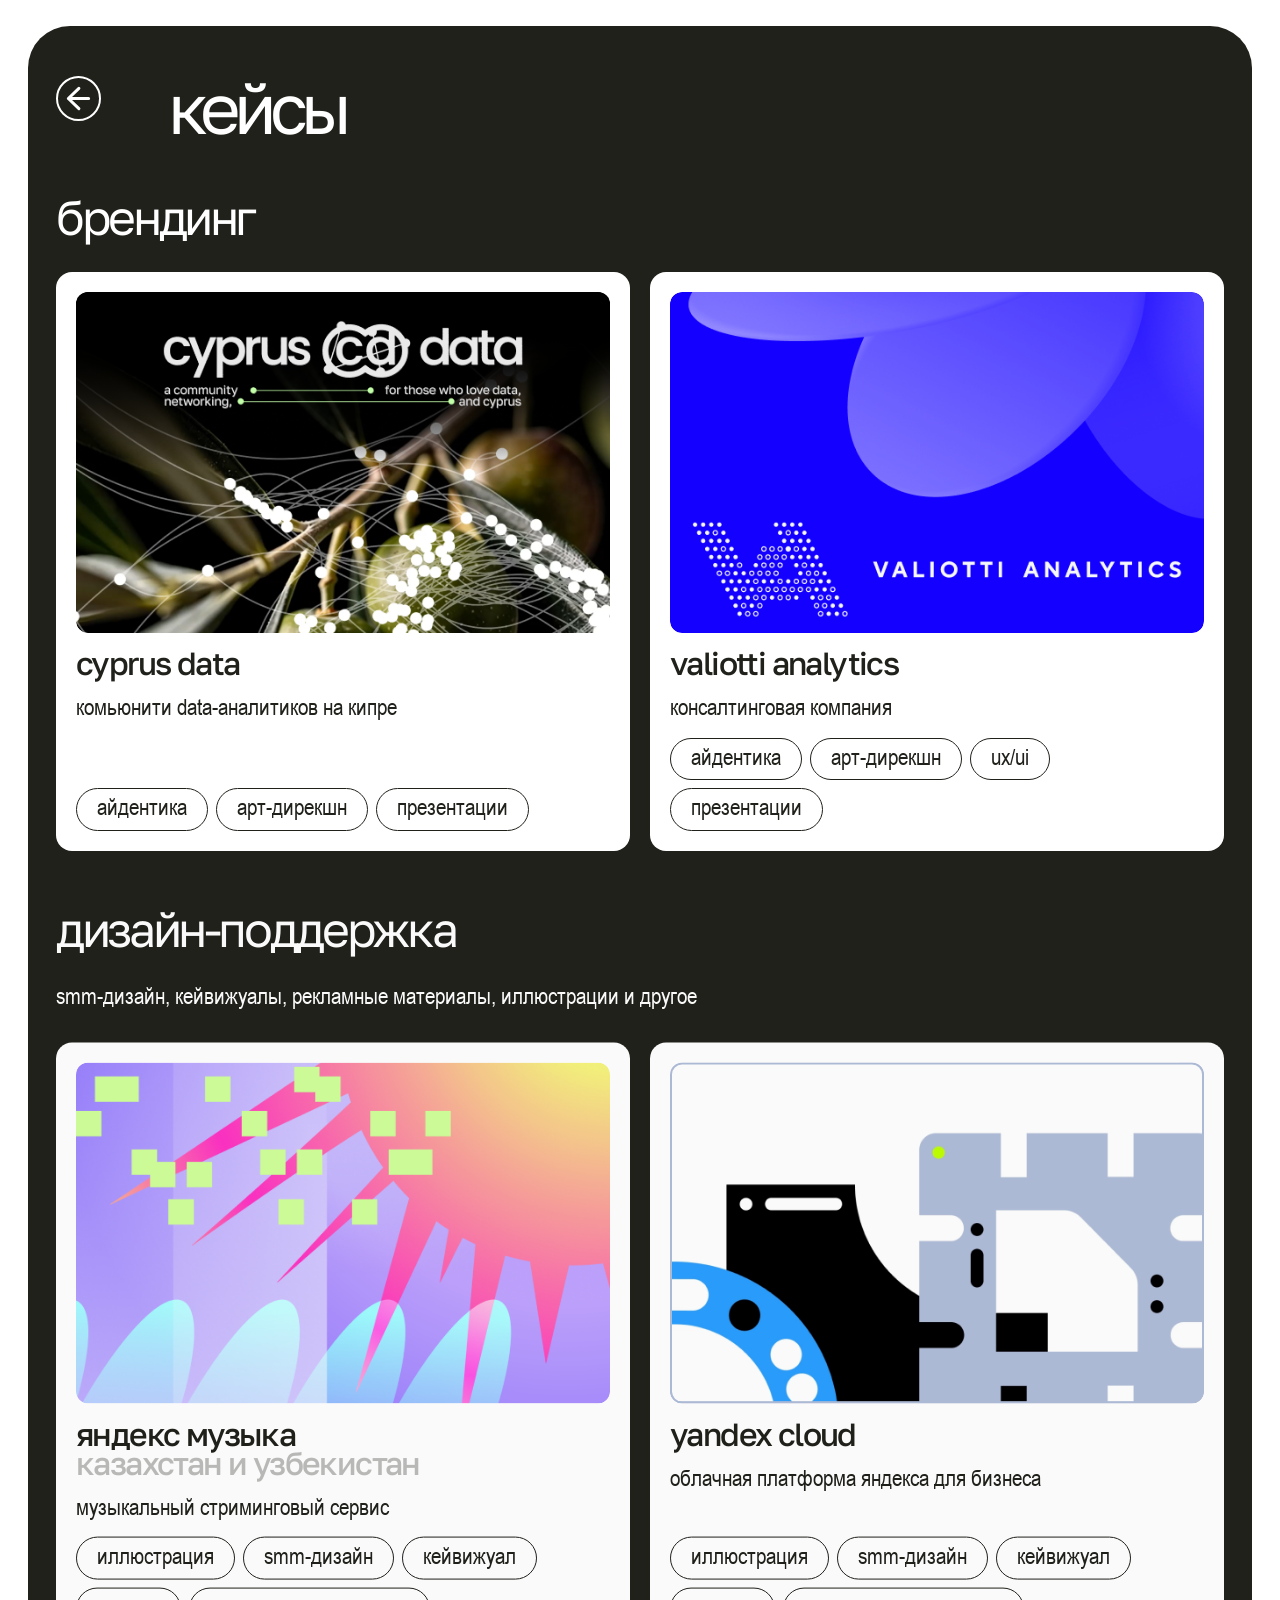
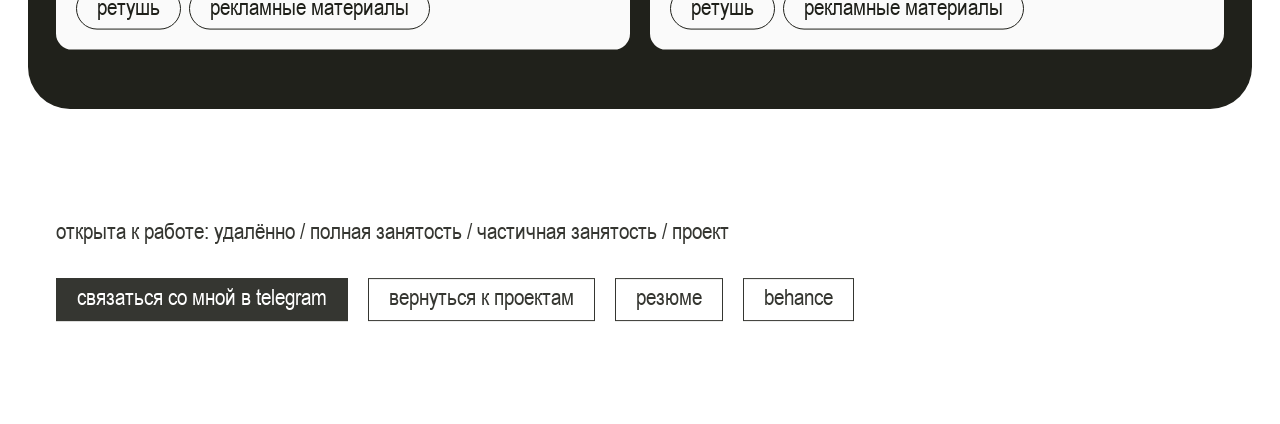
==== commit e7284889: "Publish portfolio 2026-11-16T15:48:54.641Z" ====
--- a/cases/index.html
+++ b/cases/index.html
@@ -62,7 +62,7 @@
       crossorigin
     />
     <title>Портфолио — Полина Сорокина</title>
-    <script type="module" crossorigin src="/assets/index-Cgwd31ZZ.js"></script>
+    <script type="module" crossorigin src="/assets/index-D1NVU-Rd.js"></script>
     <link rel="stylesheet" crossorigin href="/assets/index-CXW3sCRI.css">
   </head>
   <body>
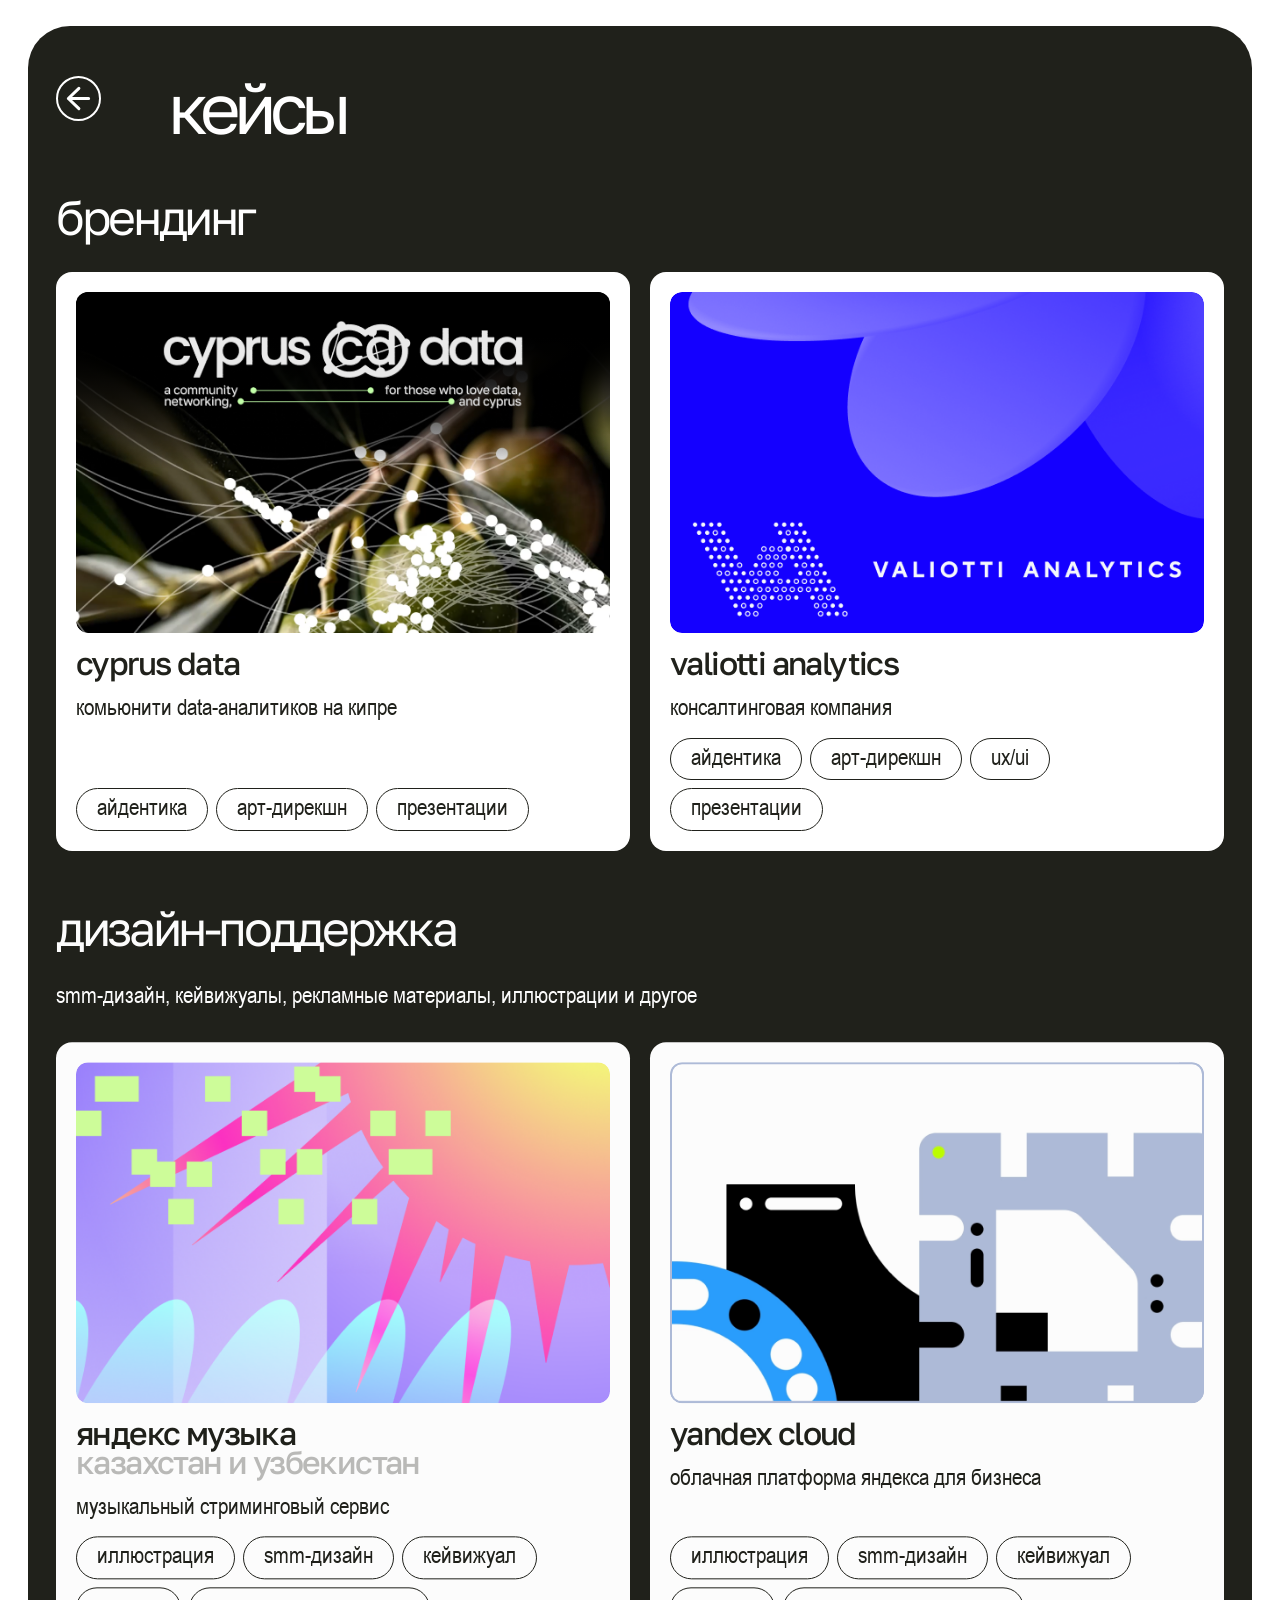
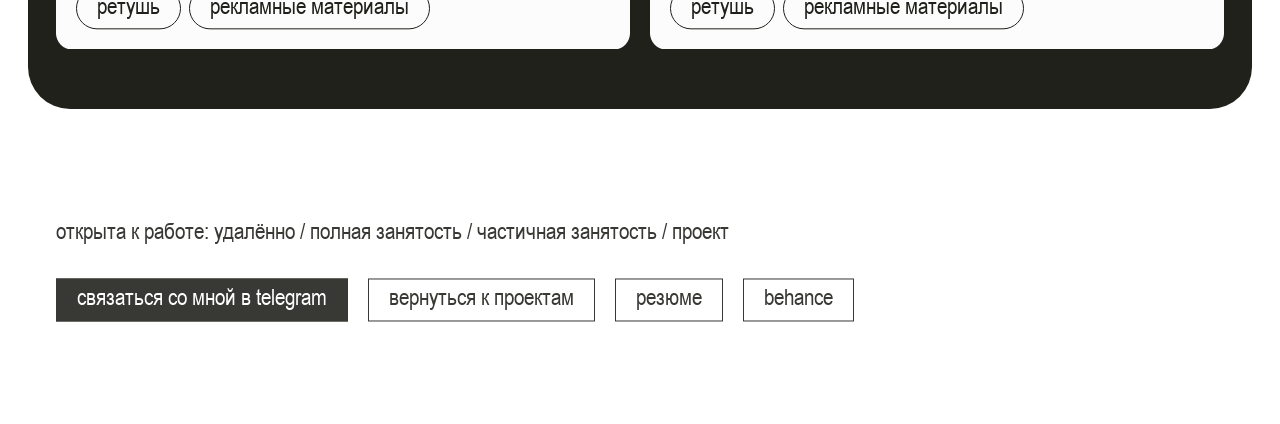
==== commit 488616d5: "Publish portfolio 2026-11-16T18:02:35.216Z" ====
--- a/cases/index.html
+++ b/cases/index.html
@@ -41,11 +41,62 @@
     }
   })
 })(["/","/cases","/resume","/yandex-music","/yandex-cloud","/cyprus-data","/valiotti-analytics"])</script>
-    <link rel="icon" href="data:," />
+    <link
+      rel="icon"
+      type="image/png"
+      sizes="16x16"
+      href="/assets/favicon-16.png"
+    />
+    <link
+      rel="icon"
+      type="image/png"
+      sizes="32x32"
+      href="/assets/favicon-32.png"
+    />
+    <link
+      rel="icon"
+      type="image/png"
+      sizes="64x64"
+      href="/assets/favicon-64.png"
+    />
     <meta name="viewport" content="width=device-width, initial-scale=1.0" />
     <meta
       name="description"
       content="Полина Сорокина — мультидисциплинарный дизайнер. Брендинг, 2D- и 3D-иллюстрации, SMM-дизайн и digital-проекты."
+    />
+    <meta property="og:type" content="website" />
+    <meta property="og:locale" content="ru_RU" />
+    <meta property="og:site_name" content="Портфолио — Полина Сорокина" />
+    <meta property="og:title" content="Портфолио — Полина Сорокина" />
+    <meta
+      property="og:description"
+      content="Полина Сорокина — мультидисциплинарный дизайнер. Брендинг, 2D- и 3D-иллюстрации, SMM-дизайн и digital-проекты."
+    />
+    <meta property="og:url" content="http://polinadesign.pro/cases" />
+    <meta
+      property="og:image"
+      content="http://polinadesign.pro/assets/social-preview.png"
+    />
+    <meta property="og:image:type" content="image/png" />
+    <meta property="og:image:width" content="1200" />
+    <meta property="og:image:height" content="630" />
+    <meta
+      property="og:image:alt"
+      content="Полина Сорокина, графический дизайнер, иллюстратор"
+    />
+    <meta name="twitter:card" content="summary_large_image" />
+    <meta name="twitter:title" content="Портфолио — Полина Сорокина" />
+    <meta
+      name="twitter:description"
+      content="Полина Сорокина — мультидисциплинарный дизайнер. Брендинг, 2D- и 3D-иллюстрации, SMM-дизайн и digital-проекты."
+    />
+    <meta
+      name="twitter:image"
+      content="http://polinadesign.pro/assets/social-preview.png"
+    />
+    <meta
+      name="twitter:image:alt"
+      content="Полина Сорокина, графический дизайнер, иллюстратор"
     />
     <link
       rel="preload"
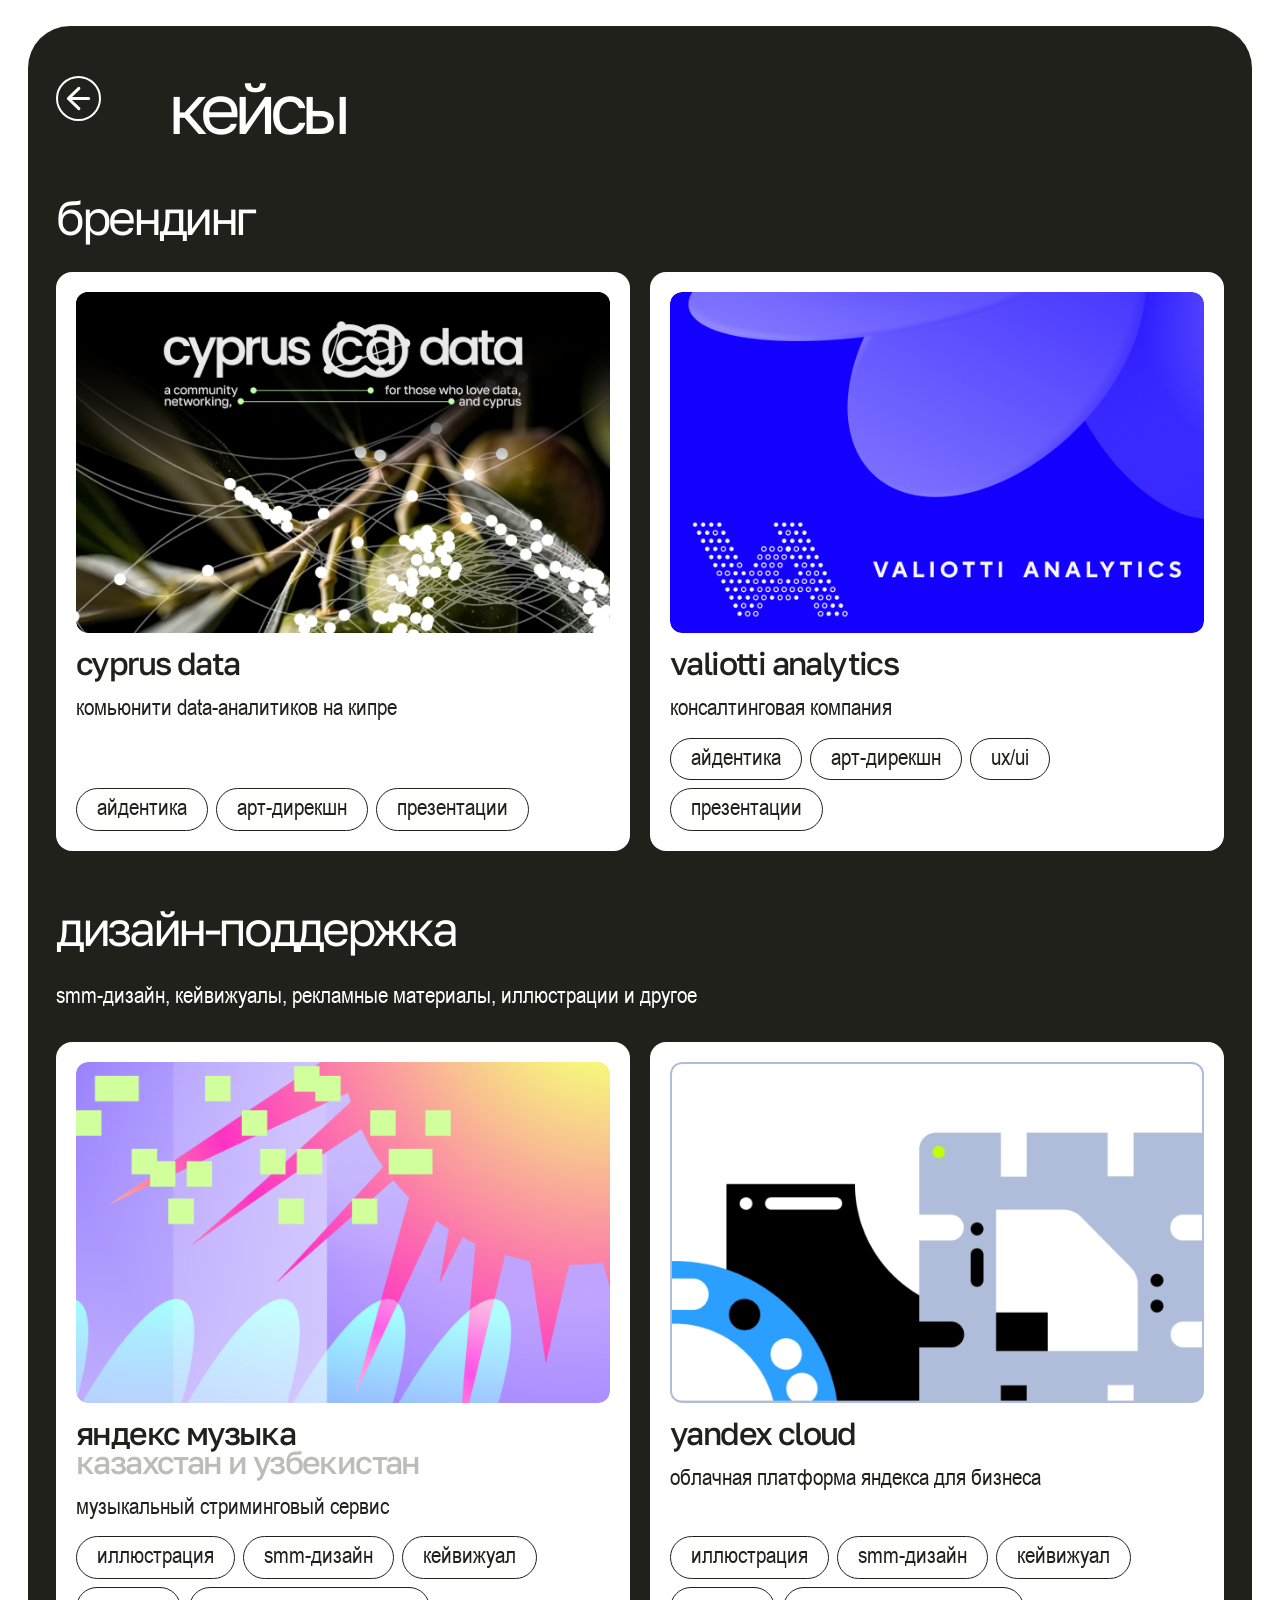
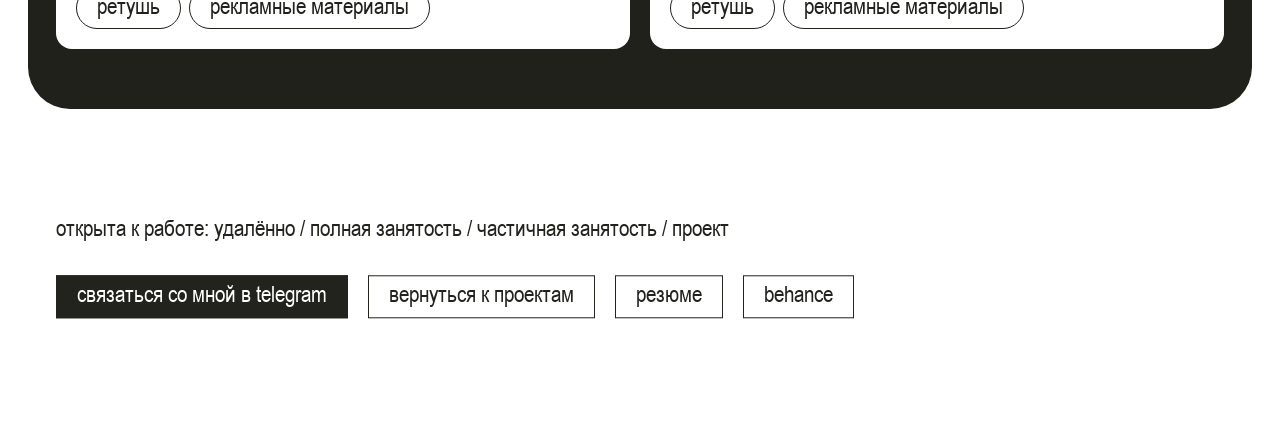
==== commit 867dbed8: "Publish portfolio 2026-11-18T01:51:25.663Z" ====
--- a/cases/index.html
+++ b/cases/index.html
@@ -113,8 +113,8 @@
       crossorigin
     />
     <title>Портфолио — Полина Сорокина</title>
-    <script type="module" crossorigin src="/assets/index-D1NVU-Rd.js"></script>
-    <link rel="stylesheet" crossorigin href="/assets/index-CXW3sCRI.css">
+    <script type="module" crossorigin src="/assets/index-pgoFBAT5.js"></script>
+    <link rel="stylesheet" crossorigin href="/assets/index-CYvXIcQf.css">
   </head>
   <body>
     <div id="root"></div>
--- a/assets/index-CYvXIcQf.css
+++ b/assets/index-CYvXIcQf.css
@@ -0,0 +1 @@
+._cursor_hawic_1{pointer-events:none;z-index:2147483647;image-rendering:pixelated;visibility:hidden;position:fixed;top:0;left:0}@media (hover:hover) and (pointer:fine){html[data-custom-cursor=on],html[data-custom-cursor=on] *{cursor:none!important}}@media (hover:none),(pointer:coarse){._cursor_hawic_1{display:none}}._object_c21wr_1,._entrance_c21wr_2,._magnetic_c21wr_3,._hover_c21wr_4{pointer-events:none;position:absolute;inset:0}._object_c21wr_1 [data-name=IMG_0847\ 3],._object_c21wr_1 [data-name=magnific__enhance__29717\ 1],._object_c21wr_1 [data-name="Silver pendant without lettering or rhinestones 1"],._object_c21wr_1 [data-name^=magnific__-img1-img2]{pointer-events:auto}._object_c21wr_1 a:focus-visible [data-name]{outline:2px solid var(--ink);outline-offset:6px}._object_c21wr_1 button{pointer-events:auto}._object_c21wr_1{-webkit-user-select:none;user-select:none}._object_c21wr_1 img{-webkit-user-drag:none}._open_2l4c9_1{pointer-events:none;visibility:hidden;position:absolute;inset:0}._body_2l4c9_7,._lid_2l4c9_8{pointer-events:none;position:absolute;inset:0}._body_2l4c9_7 img,._lid_2l4c9_8 img{pointer-events:auto;display:block;position:absolute}._base_2l4c9_19,._lidImage_2l4c9_20{pointer-events:auto;transform-origin:0 0;position:absolute;overflow:hidden;transform:rotate(3.38deg)}._base_2l4c9_19{left:calc(760.84 * var(--u));top:calc(570.46 * var(--u));width:calc(337.654 * var(--u));height:calc(275.183 * var(--u))}._base_2l4c9_19 img{pointer-events:none;width:147.43%;height:213.93%;top:-100.62%;left:-31.72%}._lidImage_2l4c9_20{left:calc(776.8 * var(--u));top:calc(307.81 * var(--u));width:calc(337.654 * var(--u));height:calc(263.109 * var(--u))}._lidImage_2l4c9_20 img{pointer-events:none;width:147.43%;height:223.75%;top:-5%;left:-31.72%}._banner_2l4c9_53{left:calc(800.8 * var(--u));top:calc(646.4 * var(--u));width:calc(239.266 * var(--u));height:calc(134.518 * var(--u));border:calc(2 * var(--u)) solid #e6ebf4;transform:rotate(-9.72deg);box-shadow:0 2px 6px #0003}._darkCard_2l4c9_62{left:calc(814.4 * var(--u));top:calc(407.9 * var(--u));width:calc(128.608 * var(--u));height:calc(128.608 * var(--u));transform:rotate(-9.07deg)}._blueCard_2l4c9_69{left:calc(932.8 * var(--u));top:calc(393.3 * var(--u));width:calc(126.26 * var(--u));height:calc(126.26 * var(--u));border:calc(2 * var(--u)) solid #cbd4e7;transform:rotate(29.61deg)}._chain_2l4c9_77{left:calc(666 * var(--u));top:calc(564 * var(--u));width:calc(426.587 * var(--u));height:calc(274.043 * var(--u));clip-path:polygon(0 0,23% 0,23% 100%,0 100%);transform:rotate(3.58deg)}._clip_2l4c9_85{left:calc(897.4 * var(--u));top:calc(743.9 * var(--u));width:calc(29.473 * var(--u));height:calc(98.33 * var(--u));pointer-events:none;position:absolute;overflow:hidden;transform:rotate(116.61deg)}._clip_2l4c9_85 img{width:363.48%;height:108.95%;position:absolute;top:-3.13%;left:-129.86%}._closed_qndxe_1{pointer-events:none;position:absolute;inset:0}._homeActions_qndxe_6{z-index:100;align-items:center;gap:20px;display:flex;position:relative}._openFolderArtwork_qndxe_13{opacity:0;position:absolute;inset:0}._folderControl_qndxe_18{pointer-events:auto;z-index:1;cursor:pointer;background:0 0;border:0;padding:0;position:absolute;inset:0}._folderControl_qndxe_18:focus-visible{outline-offset:6px;outline:3px solid #20211b}._button_1kinn_1{min-height:43px;font:inherit;white-space:nowrap;border:1px solid;justify-content:center;align-items:center;padding:5px 20px 8px;line-height:1.2;text-decoration:none;display:inline-flex}._filled_1kinn_13{color:var(--ink);background:#fff;border-color:#fff}._dark_1kinn_18{background:var(--ink);border-color:var(--ink);color:#fff}._outlined_1kinn_23{border-color:var(--ink);color:var(--ink)}._button_1kinn_1:focus-visible,._arrow_1kinn_28:focus-visible{outline-offset:5px;outline:2px solid}._footer_1kinn_32{background:var(--ink);color:#fff;width:calc(100% - 56px);max-width:1384px;font:23px/1.2 var(--body-font);text-transform:lowercase;border-radius:42px 42px 0 0;flex-direction:column;gap:32px;margin-inline:auto;padding:50px 28px 80px;display:flex}._availability_1kinn_46{flex-direction:column;gap:32px;display:flex}._buttons_1kinn_51{flex-wrap:wrap;align-items:flex-start;gap:20px;display:flex}._contacts_1kinn_57{flex-wrap:wrap;gap:20px;display:flex}._mobileContacts_1kinn_62{display:none}._arrow_1kinn_28{color:inherit;background:0 0;border:0;flex:0 0 45px;width:45px;height:45px;padding:0;display:inline-flex;position:relative}._arrow_1kinn_28 img{display:block}._arrowHover_1kinn_79{opacity:0;transition:opacity .2s;position:absolute;inset:0}._arrowDefault_1kinn_85{transition:opacity .2s}._button_1kinn_1{transition:color .2s,background-color .2s}._arrow_1kinn_28:disabled{cursor:default}@media (hover:hover) and (pointer:fine){._outlined_1kinn_23:hover{background:var(--ink);color:#fff}._dark_1kinn_18:hover{color:var(--ink);background:#fff}._arrow_1kinn_28:not(:disabled):hover ._arrowHover_1kinn_79,._arrow_1kinn_28:focus-visible ._arrowHover_1kinn_79{opacity:1}._arrow_1kinn_28:not(:disabled):hover ._arrowDefault_1kinn_85,._arrow_1kinn_28:focus-visible ._arrowDefault_1kinn_85{opacity:0}._footer_1kinn_32 ._button_1kinn_1:not(._filled_1kinn_13):hover{color:var(--ink);background:#fff}._footer_1kinn_32 ._filled_1kinn_13:hover{color:#fff;background:0 0}}._arrows_1kinn_122{gap:12px;display:flex}._next_1kinn_126{transform:scaleX(-1)}._resumeOnlyMobile_1kinn_129{display:none}._buttonSlot_1kinn_132{display:contents}._indexFooter_1kinn_135{color:var(--ink);background:#fff;border-radius:0;padding-bottom:80px}._indexFooter_1kinn_135 ._filled_1kinn_13{background:var(--ink);border-color:var(--ink);color:#fff}@media (hover:hover) and (pointer:fine){._indexFooter_1kinn_135 ._button_1kinn_1:not(._filled_1kinn_13):hover{background:var(--ink);color:#fff}._indexFooter_1kinn_135 ._filled_1kinn_13:hover{color:var(--ink);background:#fff}}@media (width<=767px){._footer_1kinn_32{gap:24px;width:100%;padding:32px 20px 54px;font-size:16px;line-height:1.05}._availability_1kinn_46{gap:16px}._availability_1kinn_46>p{text-align:justify;text-box-trim:trim-both;text-box-edge:cap alphabetic}._buttons_1kinn_51{gap:8px}._button_1kinn_1{height:32px;min-height:32px;padding:0 16px 2px;font-size:16px;line-height:1.05}._resumeOnlyMobile_1kinn_129{display:contents}._contacts_1kinn_57{gap:16px;font-size:18px;line-height:1.2}._mobileContacts_1kinn_62{display:block}._arrows_1kinn_122{display:none}._indexFooter_1kinn_135{padding:0 20px 54px}._indexFooter_1kinn_135 ._button_1kinn_1{border-width:.72px;border-radius:200px;height:30px;min-height:30px;padding:3.6px 14.4px 5.76px;font-size:16.56px;line-height:1.2}._indexFooter_1kinn_135 ._availability_1kinn_46>p{text-align:left;text-box-trim:none;line-height:1.2}}._layer0_15in5_1{height:calc(323.9 * var(--u));left:calc(66.67% + calc(46.58 * var(--u)));top:calc(707.5 * var(--u));width:calc(325.082 * var(--u));display:contents;position:absolute}._layer1_15in5_9{left:calc(66.67% + calc(86.16 * var(--u)));width:calc(284.791 * var(--u));height:calc(284.791 * var(--u));top:calc(746.25 * var(--u));justify-content:center;align-items:center;display:flex;position:absolute}._layer2_15in5_19{flex:none;transform:rotate(9.03deg)}._layer3_15in5_23{pointer-events:none;box-shadow:calc(-23.154 * var(--u)) calc(38.941 * var(--u)) calc(12.629 * var(--u)) calc(0 * var(--u)) #0000, calc(-14.734 * var(--u)) calc(25.259 * var(--u)) calc(11.577 * var(--u)) calc(0 * var(--u)) #00000003, calc(-8.42 * var(--u)) calc(13.682 * var(--u)) calc(9.472 * var(--u)) calc(0 * var(--u)) #0000000d, calc(-4.21 * var(--u)) calc(6.315 * var(--u)) calc(7.367 * var(--u)) calc(0 * var(--u)) #00000017, calc(-1.052 * var(--u)) calc(1.052 * var(--u)) calc(4.21 * var(--u)) calc(0 * var(--u)) #0000001a;width:calc(248.818 * var(--u));height:calc(248.818 * var(--u));position:relative}._layer4_15in5_40{position:absolute;inset:0}._layer5_15in5_44{background:#fcfcfa80;position:absolute;inset:0}._layer6_15in5_49{object-fit:cover;opacity:.26;width:100%;max-width:none;height:100%;position:absolute}._layer7_15in5_57{-webkit-backdrop-filter:blur(calc(42.098 * var(--u)));backdrop-filter:blur(calc(42.098 * var(--u)));mix-blend-mode:luminosity;background:#dedaff33;position:absolute;inset:0}._layer8_15in5_64{border-radius:inherit;box-shadow:inset calc(0 * var(--u)) calc(0 * var(--u)) calc(38.941 * var(--u)) calc(0 * var(--u)) white, inset calc(0 * var(--u)) calc(-4.21 * var(--u)) calc(6.315 * var(--u)) calc(0 * var(--u)) #ffffff1a;position:absolute;inset:0}._layer9_15in5_74{left:calc(66.67% + calc(47.34 * var(--u)));width:calc(304.351 * var(--u));height:calc(304.351 * var(--u));top:calc(708.08 * var(--u));justify-content:center;align-items:center;display:flex;position:absolute}._layer10_15in5_84{flex:none;transform:rotate(14.87deg)}._layer11_15in5_88{box-shadow:calc(-23.154 * var(--u)) calc(38.941 * var(--u)) calc(12.629 * var(--u)) calc(0 * var(--u)) #0000, calc(-14.734 * var(--u)) calc(25.259 * var(--u)) calc(11.577 * var(--u)) calc(0 * var(--u)) #00000003, calc(-8.42 * var(--u)) calc(13.682 * var(--u)) calc(9.472 * var(--u)) calc(0 * var(--u)) #0000000d, calc(-4.21 * var(--u)) calc(6.315 * var(--u)) calc(7.367 * var(--u)) calc(0 * var(--u)) #00000017, calc(-1.052 * var(--u)) calc(1.052 * var(--u)) calc(4.21 * var(--u)) calc(0 * var(--u)) #0000001a;width:calc(248.818 * var(--u));height:calc(248.818 * var(--u));position:relative}._layer12_15in5_104{pointer-events:none;position:absolute;inset:0}._layer13_15in5_109{background:#fcfcfa80;position:absolute;inset:0}._layer14_15in5_114{object-fit:cover;opacity:.26;width:100%;max-width:none;height:100%;position:absolute}._layer15_15in5_122{mix-blend-mode:luminosity;background:#dedaff33;position:absolute;inset:0}._layer16_15in5_128{-webkit-backdrop-filter:blur(calc(42.098 * var(--u)));backdrop-filter:blur(calc(42.098 * var(--u)));object-fit:cover;width:100%;max-width:none;height:100%;position:absolute}._layer17_15in5_136{height:calc(106.244 * var(--u));left:calc(83.33% + calc(22.06 * var(--u)));top:calc(727.59 * var(--u));width:calc(81.859 * var(--u));justify-content:center;align-items:center;display:flex;position:absolute}._layer18_15in5_146{flex:none;transform:rotate(31.47deg)scaleY(-1)}._layer19_15in5_150{height:calc(105.256 * var(--u));box-shadow:calc(0 * var(--u)) calc(4 * var(--u)) calc(1 * var(--u)) calc(0 * var(--u)) #0000, calc(0 * var(--u)) calc(2 * var(--u)) calc(1 * var(--u)) calc(0 * var(--u)) #00000008, calc(0 * var(--u)) calc(1 * var(--u)) calc(1 * var(--u)) calc(0 * var(--u)) #0000001a, calc(0 * var(--u)) calc(1 * var(--u)) calc(1 * var(--u)) calc(0 * var(--u)) #0000002b;width:calc(31.549 * var(--u));position:relative}._layer20_15in5_164{pointer-events:none;position:absolute;inset:0;overflow:hidden}._layer21_15in5_170{width:363.48%;max-width:none;height:108.95%;position:absolute;top:-3.13%;left:-129.86%}._layer22_15in5_178{align-content:stretch;gap:calc(20 * var(--u));left:calc(56 * var(--u));top:calc(290 * var(--u));width:calc(640 * var(--u));flex-direction:column;align-items:flex-start;display:flex;position:absolute}._layer23_15in5_189{word-break:break-word;text-transform:lowercase;color:#20211b;min-width:100%;font-family:Arial Narrow;font-style:normal;line-height:0;font-size:calc(23 * var(--u));flex-shrink:0;width:min-content;position:relative}._layer24_15in5_202,._layer25_15in5_205,._layer26_15in5_208{line-height:1.2}._layer27_15in5_211{border-width:calc(1 * var(--u));cursor:pointer;padding-bottom:calc(8 * var(--u));padding-top:calc(5 * var(--u));padding-left:calc(20 * var(--u));padding-right:calc(20 * var(--u));background:#20211b;border-style:solid;border-color:#20211b;flex-shrink:0;place-content:stretch center;align-items:flex-start;display:flex;position:relative}._layer28_15in5_228{word-break:break-word;text-transform:lowercase;font-family:Arial Narrow;font-style:normal;line-height:1.2;font-size:calc(23 * var(--u));text-align:left;color:#fff;white-space:nowrap;flex-shrink:0;position:relative}._layer29_15in5_241{word-break:break-word;color:#20211b;font-family:Golos Text;font-weight:400;line-height:.9;font-size:calc(200 * var(--u));text-align:center;left:50%;top:calc(81 * var(--u));letter-spacing:calc(-20 * var(--u));width:calc(1358 * var(--u));position:absolute;transform:translate(-50%)}._layer30_15in5_256,._layer31_15in5_264{height:calc(904.19 * var(--u));left:calc(-14.29 * var(--u));top:calc(224.03 * var(--u));width:calc(917.492 * var(--u));display:contents;position:absolute}._layer32_15in5_272{height:calc(641.92 * var(--u));left:calc(49.4 * var(--u));top:calc(442.45 * var(--u));width:calc(809.648 * var(--u));pointer-events:none;justify-content:center;align-items:center;display:flex;position:absolute}._layer33_15in5_283{flex:none;transform:rotate(-16.95deg)}._layer34_15in5_287{height:calc(455.452 * var(--u));width:calc(707.625 * var(--u));position:relative}._layer35_15in5_292{position:absolute;inset:-.69% -.45% -8.09% -3.72%}._layer36_15in5_296{width:100%;max-width:none;height:100%;display:block}._layer37_15in5_302{height:calc(502.619 * var(--u));left:calc(114.21 * var(--u));top:calc(416.26 * var(--u));width:calc(543.033 * var(--u));justify-content:center;align-items:center;display:flex;position:absolute}._layer38_15in5_312{flex:none;transform:rotate(-30.58deg)}._layer39_15in5_316{height:calc(324.363 * var(--u));width:calc(439.088 * var(--u));position:relative}._layer40_15in5_321{-webkit-backdrop-filter:blur(calc(10.525 * var(--u)));backdrop-filter:blur(calc(10.525 * var(--u)));object-position:bottom;pointer-events:none;width:100%;max-width:none;height:100%;position:absolute;inset:0}._layer41_15in5_331{height:calc(667.016 * var(--u));left:calc(16.67% + calc(73.61 * var(--u)));top:calc(318.43 * var(--u));width:calc(420.461 * var(--u));justify-content:center;align-items:center;display:flex;position:absolute}._layer42_15in5_341{flex:none;transform:rotate(6.36deg)}._layer43_15in5_345{height:calc(631.849 * var(--u));box-shadow:calc(-23.154 * var(--u)) calc(38.941 * var(--u)) calc(12.629 * var(--u)) calc(0 * var(--u)) #0000, calc(-14.734 * var(--u)) calc(25.259 * var(--u)) calc(11.577 * var(--u)) calc(0 * var(--u)) #00000003, calc(-8.42 * var(--u)) calc(13.682 * var(--u)) calc(9.472 * var(--u)) calc(0 * var(--u)) #0000000d, calc(-4.21 * var(--u)) calc(6.315 * var(--u)) calc(7.367 * var(--u)) calc(0 * var(--u)) #00000017, calc(-1.052 * var(--u)) calc(1.052 * var(--u)) calc(4.21 * var(--u)) calc(0 * var(--u)) #0000001a;width:calc(352.66 * var(--u));position:relative}._layer44_15in5_361{object-fit:cover;pointer-events:none;width:100%;max-width:none;height:100%;position:absolute;inset:0}._layer45_15in5_370{height:calc(395.501 * var(--u));left:calc(41.67% + calc(90.61 * var(--u)));top:calc(498.4 * var(--u));width:calc(167.995 * var(--u));pointer-events:none;justify-content:center;align-items:center;display:flex;position:absolute}._layer46_15in5_381{flex:none;transform:rotate(-16.95deg)}._layer47_15in5_385{height:calc(396.777 * var(--u));width:calc(54.728 * var(--u));position:relative}._layer48_15in5_390{width:100%;max-width:none;height:100%;display:block;position:absolute;inset:0}._layer49_15in5_398{height:calc(395.501 * var(--u));left:calc(66.42 * var(--u));top:calc(688.58 * var(--u));width:calc(167.995 * var(--u));pointer-events:none;justify-content:center;align-items:center;display:flex;position:absolute}._layer50_15in5_409{flex:none;transform:rotate(-16.95deg)}._layer51_15in5_413{height:calc(396.777 * var(--u));width:calc(54.728 * var(--u));position:relative}._layer52_15in5_418{width:100%;max-width:none;height:100%;display:block;position:absolute;inset:0}._layer53_15in5_426{height:calc(604.617 * var(--u));left:calc(66.55 * var(--u));top:calc(498.72 * var(--u));width:calc(798.282 * var(--u));pointer-events:none;display:contents;position:absolute}._layer54_15in5_435{height:calc(585.649 * var(--u));left:calc(66.55 * var(--u));top:calc(498.72 * var(--u));width:calc(792.503 * var(--u));justify-content:center;align-items:center;display:flex;position:absolute}._layer55_15in5_445{flex:none;transform:rotate(-16.95deg)}._layer56_15in5_449{height:calc(396.627 * var(--u));width:calc(707.625 * var(--u));position:relative}._layer57_15in5_454{width:100%;max-width:none;height:100%;display:block;position:absolute;inset:0}._layer58_15in5_462{height:calc(428.413 * var(--u));left:calc(8.33% + calc(34 * var(--u)));top:calc(662 * var(--u));width:calc(659.878 * var(--u));justify-content:center;align-items:center;display:flex;position:absolute}._layer59_15in5_472{flex:none;transform:rotate(-16.95deg)}._layer60_15in5_476{word-break:break-word;filter:blur(calc(.5 * var(--u)));font-family:Keleti;font-style:normal;line-height:0;font-size:calc(178.163 * var(--u));color:#231f5c14;white-space:nowrap;position:relative}._layer61_15in5_487,._layer62_15in5_490,._layer63_15in5_493{line-height:normal}._layer64_15in5_496{height:calc(457.856 * var(--u));left:calc(50% + calc(94.99 * var(--u)));top:calc(198 * var(--u));width:calc(559.484 * var(--u));display:contents;position:absolute}._layer65_15in5_504{height:calc(457.856 * var(--u));left:calc(50% + calc(94.99 * var(--u)));top:calc(198 * var(--u));width:calc(559.484 * var(--u));justify-content:center;align-items:center;display:flex;position:absolute}._layer66_15in5_514{flex:none;transform:rotate(20.17deg)}._layer67_15in5_518{height:calc(310.757 * var(--u));box-shadow:calc(-23.154 * var(--u)) calc(38.941 * var(--u)) calc(12.629 * var(--u)) calc(0 * var(--u)) #0000, calc(-14.734 * var(--u)) calc(25.259 * var(--u)) calc(11.577 * var(--u)) calc(0 * var(--u)) #00000003, calc(-8.42 * var(--u)) calc(13.682 * var(--u)) calc(9.472 * var(--u)) calc(0 * var(--u)) #0000000d, calc(-4.21 * var(--u)) calc(6.315 * var(--u)) calc(7.367 * var(--u)) calc(0 * var(--u)) #00000017, calc(-1.052 * var(--u)) calc(1.052 * var(--u)) calc(4.21 * var(--u)) calc(0 * var(--u)) #0000001a;width:calc(481.885 * var(--u));position:relative}._layer68_15in5_534{-webkit-backdrop-filter:blur(calc(11.068 * var(--u)));backdrop-filter:blur(calc(11.068 * var(--u)));pointer-events:none;position:absolute;inset:0;overflow:hidden}._layer69_15in5_541{width:126.81%;max-width:none;height:198.26%;position:absolute;top:-50.92%;left:-13.99%}._layer70_15in5_549{height:calc(70.763 * var(--u));left:calc(66.67% - calc(16.07 * var(--u)));top:calc(240.37 * var(--u));width:calc(130.743 * var(--u));justify-content:center;align-items:center;display:flex;position:absolute}._layer71_15in5_559{flex:none;transform:rotate(20.17deg)}._layer72_15in5_563{word-break:break-word;text-transform:lowercase;color:#fdf2cd;font-family:Arial Narrow;font-style:normal;line-height:1.2;font-size:calc(23 * var(--u));white-space:nowrap;position:relative}._layer73_15in5_574{height:calc(309.467 * var(--u));left:calc(41.67% + calc(54.46 * var(--u)));top:calc(560.27 * var(--u));width:calc(448.429 * var(--u));display:contents;position:absolute}._layer74_15in5_582{height:calc(309.467 * var(--u));left:calc(41.67% + calc(54.46 * var(--u)));top:calc(560.27 * var(--u));width:calc(448.429 * var(--u));justify-content:center;align-items:center;display:flex;position:absolute}._layer75_15in5_592{flex:none;transform:rotate(4.9deg)}._layer76_15in5_596{height:calc(274.043 * var(--u));box-shadow:calc(0 * var(--u)) calc(16 * var(--u)) calc(4 * var(--u)) calc(0 * var(--u)) #0000, calc(0 * var(--u)) calc(10 * var(--u)) calc(4 * var(--u)) calc(0 * var(--u)) #00000008, calc(0 * var(--u)) calc(6 * var(--u)) calc(3 * var(--u)) calc(0 * var(--u)) #0000001a, calc(0 * var(--u)) calc(3 * var(--u)) calc(3 * var(--u)) calc(0 * var(--u)) #0000002b, calc(0 * var(--u)) calc(1 * var(--u)) calc(1 * var(--u)) calc(0 * var(--u)) #0003;width:calc(426.587 * var(--u));position:relative}._layer77_15in5_612{pointer-events:none;position:absolute;inset:0;overflow:hidden}._layer78_15in5_618{width:112.67%;max-width:none;height:175.38%;position:absolute;top:-35.24%;left:-4.49%}._layer79_15in5_626{height:calc(175.688 * var(--u));left:calc(58.33% + calc(36.98 * var(--u)));top:calc(618.08 * var(--u));width:calc(179.007 * var(--u));display:contents;position:absolute}._layer80_15in5_634{left:calc(58.33% + calc(53.64 * var(--u)));width:calc(146.932 * var(--u));height:calc(146.932 * var(--u));top:calc(636.87 * var(--u));justify-content:center;align-items:center;display:flex;position:absolute}._layer81_15in5_644{flex:none;transform:rotate(13.2deg)}._layer82_15in5_648{-webkit-mask-repeat:no-repeat;mask-repeat:no-repeat;-webkit-mask-clip:no-clip;mask-clip:no-clip;-webkit-mask-source-type:alpha;mask-mode:alpha;-webkit-mask-position:calc(-15.229 * var(--u)) calc(-13.419 * var(--u));mask-position:calc(-15.229 * var(--u)) calc(-13.419 * var(--u));-webkit-mask-size:calc(172.762 * var(--u)) calc(168.838 * var(--u));mask-size:calc(172.762 * var(--u)) calc(168.838 * var(--u));border-radius:calc(6.112 * var(--u));width:calc(122.242 * var(--u));height:calc(122.242 * var(--u));position:relative}._layer83_15in5_659{object-fit:cover;pointer-events:none;border-radius:calc(6.112 * var(--u));width:100%;max-width:none;height:100%;position:absolute;inset:0}._layer84_15in5_669{height:calc(69.023 * var(--u));left:calc(66.67% + calc(27.54 * var(--u)));top:calc(649.45 * var(--u));width:calc(65.726 * var(--u));display:contents;position:absolute}._layer85_15in5_677{left:calc(66.67% + calc(29 * var(--u)));width:calc(146.816 * var(--u));height:calc(146.816 * var(--u));top:calc(535.75 * var(--u));justify-content:center;align-items:center;display:flex;position:absolute}._layer86_15in5_687{flex:none;transform:rotate(72.48deg)scaleY(-1)}._layer87_15in5_691{-webkit-mask-repeat:no-repeat;mask-repeat:no-repeat;-webkit-mask-clip:no-clip;mask-clip:no-clip;-webkit-mask-source-type:alpha;mask-mode:alpha;-webkit-mask-position:calc(2.968 * var(--u)) calc(118.573 * var(--u));mask-position:calc(2.968 * var(--u)) calc(118.573 * var(--u));-webkit-mask-size:calc(58.55 * var(--u)) calc(59.694 * var(--u));mask-size:calc(58.55 * var(--u)) calc(59.694 * var(--u));border-radius:calc(6.112 * var(--u));width:calc(117.018 * var(--u));height:calc(117.018 * var(--u));position:relative}._layer88_15in5_702{pointer-events:none;border-radius:calc(6.112 * var(--u));position:absolute;inset:0}._layer89_15in5_708{object-fit:cover;border-radius:calc(6.112 * var(--u));width:100%;max-width:none;height:100%;position:absolute}._layer90_15in5_716{border-radius:calc(6.112 * var(--u));position:absolute;inset:0}._layer91_15in5_721{height:calc(19.17 * var(--u));left:calc(58.33% - calc(.17 * var(--u)));top:calc(630 * var(--u));width:calc(20.217 * var(--u));justify-content:center;align-items:center;display:flex;position:absolute}._layer92_15in5_731{flex:none;transform:rotate(4.9deg)}._layer93_15in5_735{height:calc(17.631 * var(--u));border-radius:calc(21.796 * var(--u));box-shadow:calc(0 * var(--u)) calc(3.056 * var(--u)) calc(.764 * var(--u)) calc(0 * var(--u)) #0000, calc(0 * var(--u)) calc(1.528 * var(--u)) calc(.764 * var(--u)) calc(0 * var(--u)) #00000008, calc(0 * var(--u)) calc(.764 * var(--u)) calc(.764 * var(--u)) calc(0 * var(--u)) #0000001a, calc(0 * var(--u)) calc(.764 * var(--u)) calc(.764 * var(--u)) calc(0 * var(--u)) #0000002b;width:calc(18.781 * var(--u));position:relative}._layer94_15in5_750{pointer-events:none;border-radius:calc(21.796 * var(--u));position:absolute;inset:0}._layer95_15in5_756{border-radius:calc(21.796 * var(--u));position:absolute;inset:0;overflow:hidden}._layer96_15in5_762{width:112.71%;max-width:none;height:175.79%;position:absolute;top:-35.45%;left:-4.51%}._layer97_15in5_770{border-radius:calc(21.796 * var(--u));position:absolute;inset:0;overflow:hidden}._layer98_15in5_776{width:3228.44%;max-width:none;height:3419.16%;position:absolute;top:-1232.04%;left:-2729.77%}._layer99_15in5_784{height:calc(20.381 * var(--u));left:calc(58.33% + calc(23.51 * var(--u)));top:calc(644.35 * var(--u));width:calc(21.079 * var(--u));justify-content:center;align-items:center;display:flex;position:absolute}._layer100_15in5_794{flex:none;transform:rotate(4.9deg)}._layer101_15in5_798{height:calc(18.781 * var(--u));border-radius:calc(21.796 * var(--u));box-shadow:calc(0 * var(--u)) calc(3.056 * var(--u)) calc(.764 * var(--u)) calc(0 * var(--u)) #0000, calc(0 * var(--u)) calc(1.528 * var(--u)) calc(.764 * var(--u)) calc(0 * var(--u)) #00000008, calc(0 * var(--u)) calc(.764 * var(--u)) calc(.764 * var(--u)) calc(0 * var(--u)) #0000001a, calc(0 * var(--u)) calc(.764 * var(--u)) calc(.764 * var(--u)) calc(0 * var(--u)) #0000002b;width:calc(19.547 * var(--u));position:relative}._layer102_15in5_813{pointer-events:none;border-radius:calc(21.796 * var(--u));position:absolute;inset:0}._layer103_15in5_819{border-radius:calc(21.796 * var(--u));position:absolute;inset:0;overflow:hidden}._layer104_15in5_825{width:112.71%;max-width:none;height:175.79%;position:absolute;top:-35.45%;left:-4.51%}._layer105_15in5_833{border-radius:calc(21.796 * var(--u));position:absolute;inset:0;overflow:hidden}._layer106_15in5_839{width:3101.83%;max-width:none;height:3209.83%;position:absolute;top:-1173.94%;left:-2368.65%}._layer107_15in5_847{height:calc(20.381 * var(--u));left:calc(66.67% + calc(39.51 * var(--u)));top:calc(807.95 * var(--u));width:calc(21.079 * var(--u));justify-content:center;align-items:center;display:flex;position:absolute}._layer108_15in5_857{flex:none;transform:rotate(4.9deg)}._layer109_15in5_861{height:calc(18.781 * var(--u));border-radius:calc(21.796 * var(--u));box-shadow:calc(0 * var(--u)) calc(3.056 * var(--u)) calc(.764 * var(--u)) calc(0 * var(--u)) #0000, calc(0 * var(--u)) calc(1.528 * var(--u)) calc(.764 * var(--u)) calc(0 * var(--u)) #00000008, calc(0 * var(--u)) calc(.764 * var(--u)) calc(.764 * var(--u)) calc(0 * var(--u)) #0000001a, calc(0 * var(--u)) calc(.764 * var(--u)) calc(.764 * var(--u)) calc(0 * var(--u)) #0000002b;width:calc(19.547 * var(--u));position:relative}._layer110_15in5_876{pointer-events:none;border-radius:calc(21.796 * var(--u));position:absolute;inset:0}._layer111_15in5_882{border-radius:calc(21.796 * var(--u));position:absolute;inset:0;overflow:hidden}._layer112_15in5_888{width:112.71%;max-width:none;height:175.79%;position:absolute;top:-35.45%;left:-4.51%}._layer113_15in5_896{border-radius:calc(21.796 * var(--u));position:absolute;inset:0;overflow:hidden}._layer114_15in5_902{width:3101.83%;max-width:none;height:3209.83%;position:absolute;top:-969.3%;left:-2179.2%}._layer115_15in5_910{height:calc(20.381 * var(--u));left:calc(50% + calc(79.1 * var(--u)));top:calc(745 * var(--u));width:calc(21.079 * var(--u));justify-content:center;align-items:center;display:flex;position:absolute}._layer116_15in5_920{flex:none;transform:rotate(4.9deg)}._layer117_15in5_924{height:calc(18.781 * var(--u));border-radius:calc(21.796 * var(--u));box-shadow:calc(0 * var(--u)) calc(3.056 * var(--u)) calc(.764 * var(--u)) calc(0 * var(--u)) #0000, calc(0 * var(--u)) calc(1.528 * var(--u)) calc(.764 * var(--u)) calc(0 * var(--u)) #00000008, calc(0 * var(--u)) calc(.764 * var(--u)) calc(.764 * var(--u)) calc(0 * var(--u)) #0000001a, calc(0 * var(--u)) calc(.764 * var(--u)) calc(.764 * var(--u)) calc(0 * var(--u)) #0000002b;width:calc(19.547 * var(--u));position:relative}._layer118_15in5_939{pointer-events:none;border-radius:calc(21.796 * var(--u));position:absolute;inset:0}._layer119_15in5_945{border-radius:calc(21.796 * var(--u));position:absolute;inset:0;overflow:hidden}._layer120_15in5_951{width:112.71%;max-width:none;height:175.79%;position:absolute;top:-35.45%;left:-4.51%}._layer121_15in5_959{border-radius:calc(21.796 * var(--u));position:absolute;inset:0;overflow:hidden}._layer122_15in5_965{width:3101.83%;max-width:none;height:3209.83%;position:absolute;top:-1104.63%;left:-1587.15%}._layer123_15in5_973{cursor:pointer;height:calc(184.142 * var(--u));left:calc(-14.41 * var(--u));top:calc(95.82 * var(--u));width:calc(184.472 * var(--u));display:contents;position:absolute}._layer124_15in5_982{left:calc(23.5 * var(--u));width:calc(130.951 * var(--u));height:calc(130.951 * var(--u));top:calc(127.58 * var(--u));justify-content:center;align-items:center;display:flex;position:absolute}._layer125_15in5_992{flex:none;transform:rotate(-10.78deg)}._layer126_15in5_996{pointer-events:none;box-shadow:calc(-10.42 * var(--u)) calc(17.525 * var(--u)) calc(5.684 * var(--u)) calc(0 * var(--u)) #0000, calc(-6.631 * var(--u)) calc(11.368 * var(--u)) calc(5.21 * var(--u)) calc(0 * var(--u)) #00000003, calc(-3.789 * var(--u)) calc(6.157 * var(--u)) calc(4.263 * var(--u)) calc(0 * var(--u)) #0000000d, calc(-1.895 * var(--u)) calc(2.842 * var(--u)) calc(3.316 * var(--u)) calc(0 * var(--u)) #00000017, calc(-.474 * var(--u)) calc(.474 * var(--u)) calc(1.895 * var(--u)) calc(0 * var(--u)) #0000001a;width:calc(111.978 * var(--u));height:calc(111.978 * var(--u));position:relative}._layer127_15in5_1013{position:absolute;inset:0}._layer128_15in5_1017{background:#fcfcfa80;position:absolute;inset:0}._layer129_15in5_1022{object-fit:cover;opacity:.26;width:100%;max-width:none;height:100%;position:absolute}._layer130_15in5_1030{-webkit-backdrop-filter:blur(calc(18.946 * var(--u)));backdrop-filter:blur(calc(18.946 * var(--u)));mix-blend-mode:luminosity;background:#dedaff33;position:absolute;inset:0}._layer131_15in5_1037{border-radius:inherit;box-shadow:inset calc(0 * var(--u)) calc(0 * var(--u)) calc(17.525 * var(--u)) calc(0 * var(--u)) white, inset calc(0 * var(--u)) calc(-1.895 * var(--u)) calc(2.842 * var(--u)) calc(0 * var(--u)) #ffffff1a;position:absolute;inset:0}._layer132_15in5_1047{left:calc(11.75 * var(--u));width:calc(121.205 * var(--u));height:calc(121.205 * var(--u));top:calc(124.86 * var(--u));justify-content:center;align-items:center;display:flex;position:absolute}._layer133_15in5_1057{flex:none;transform:rotate(-4.94deg)}._layer134_15in5_1061{box-shadow:calc(-10.42 * var(--u)) calc(17.525 * var(--u)) calc(5.684 * var(--u)) calc(0 * var(--u)) #0000, calc(-6.631 * var(--u)) calc(11.368 * var(--u)) calc(5.21 * var(--u)) calc(0 * var(--u)) #00000003, calc(-3.789 * var(--u)) calc(6.157 * var(--u)) calc(4.263 * var(--u)) calc(0 * var(--u)) #0000000d, calc(-1.895 * var(--u)) calc(2.842 * var(--u)) calc(3.316 * var(--u)) calc(0 * var(--u)) #00000017, calc(-.474 * var(--u)) calc(.474 * var(--u)) calc(1.895 * var(--u)) calc(0 * var(--u)) #0000001a;width:calc(111.978 * var(--u));height:calc(111.978 * var(--u));position:relative}._layer135_15in5_1077{pointer-events:none;position:absolute;inset:0}._layer136_15in5_1082{background:#fcfcfa80;position:absolute;inset:0}._layer137_15in5_1087{object-fit:cover;opacity:.26;width:100%;max-width:none;height:100%;position:absolute}._layer138_15in5_1095{mix-blend-mode:luminosity;background:#dedaff33;position:absolute;inset:0}._layer139_15in5_1101{-webkit-backdrop-filter:blur(calc(18.946 * var(--u)));backdrop-filter:blur(calc(18.946 * var(--u)));object-fit:cover;width:100%;max-width:none;height:100%;position:absolute}._layer140_15in5_1109{height:calc(49.261 * var(--u));left:calc(92.29 * var(--u));top:calc(111.37 * var(--u));width:calc(23.476 * var(--u));justify-content:center;align-items:center;display:flex;position:absolute}._layer141_15in5_1119{flex:none;transform:rotate(11.66deg)scaleY(-1)}._layer142_15in5_1123{height:calc(47.369 * var(--u));box-shadow:calc(0 * var(--u)) calc(1.8 * var(--u)) calc(.45 * var(--u)) calc(0 * var(--u)) #0000, calc(0 * var(--u)) calc(.9 * var(--u)) calc(.45 * var(--u)) calc(0 * var(--u)) #00000008, calc(0 * var(--u)) calc(.45 * var(--u)) calc(.45 * var(--u)) calc(0 * var(--u)) #0000001a, calc(0 * var(--u)) calc(.45 * var(--u)) calc(.45 * var(--u)) calc(0 * var(--u)) #0000002b;width:calc(14.198 * var(--u));position:relative}._layer143_15in5_1137{pointer-events:none;position:absolute;inset:0;overflow:hidden}._layer144_15in5_1143{width:363.48%;max-width:none;height:108.95%;position:absolute;top:-3.13%;left:-129.86%}._layer145_15in5_1151{height:calc(116.459 * var(--u));left:calc(142.53 * var(--u));top:calc(77.77 * var(--u));width:calc(151.074 * var(--u));justify-content:center;align-items:center;display:flex;position:absolute}._layer146_15in5_1161{flex:none;transform:rotate(-4.27deg)}._layer147_15in5_1165{cursor:pointer;height:calc(106.06 * var(--u));width:calc(143.572 * var(--u));display:block;position:relative}._layer148_15in5_1172{-webkit-backdrop-filter:blur(calc(3.441 * var(--u)));backdrop-filter:blur(calc(3.441 * var(--u)));object-position:bottom;pointer-events:none;width:100%;max-width:none;height:100%;position:absolute;inset:0}._layer149_15in5_1182{height:calc(242.997 * var(--u));left:calc(175 * var(--u));top:calc(68.38 * var(--u));width:calc(215.497 * var(--u));justify-content:center;align-items:center;display:flex;position:absolute}._layer150_15in5_1192{flex:none;transform:rotate(30.68deg)}._layer151_15in5_1196{cursor:pointer;height:calc(206.601 * var(--u));box-shadow:calc(-10.42 * var(--u)) calc(17.525 * var(--u)) calc(5.684 * var(--u)) calc(0 * var(--u)) #0000, calc(-6.631 * var(--u)) calc(11.368 * var(--u)) calc(5.21 * var(--u)) calc(0 * var(--u)) #00000003, calc(-3.789 * var(--u)) calc(6.157 * var(--u)) calc(4.263 * var(--u)) calc(0 * var(--u)) #0000000d, calc(-1.895 * var(--u)) calc(2.842 * var(--u)) calc(3.316 * var(--u)) calc(0 * var(--u)) #00000017, calc(-.474 * var(--u)) calc(.474 * var(--u)) calc(1.895 * var(--u)) calc(0 * var(--u)) #0000001a;width:calc(128.005 * var(--u));display:block;position:relative}._layer152_15in5_1214{pointer-events:none;position:absolute;inset:0;overflow:hidden}._layer153_15in5_1220{width:107.6%;max-width:none;height:100%;position:absolute;top:0;left:1.16%}._layer154_15in5_1228{cursor:pointer;height:calc(169.127 * var(--u));left:calc(139.38 * var(--u));top:calc(-85.39 * var(--u));width:calc(210.389 * var(--u));display:contents;position:absolute}._layer155_15in5_1237{height:calc(169.127 * var(--u));left:calc(139.38 * var(--u));top:calc(-85.39 * var(--u));width:calc(210.389 * var(--u));justify-content:center;align-items:center;display:flex;position:absolute}._layer156_15in5_1247{flex:none;transform:rotate(-18.27deg)}._layer157_15in5_1251{height:calc(117.798 * var(--u));box-shadow:calc(-10.139 * var(--u)) calc(17.052 * var(--u)) calc(5.531 * var(--u)) calc(0 * var(--u)) #0000, calc(-6.452 * var(--u)) calc(11.061 * var(--u)) calc(5.07 * var(--u)) calc(0 * var(--u)) #00000003, calc(-3.687 * var(--u)) calc(5.991 * var(--u)) calc(4.148 * var(--u)) calc(0 * var(--u)) #0000000d, calc(-1.844 * var(--u)) calc(2.765 * var(--u)) calc(3.226 * var(--u)) calc(0 * var(--u)) #00000017, calc(-.461 * var(--u)) calc(.461 * var(--u)) calc(1.844 * var(--u)) calc(0 * var(--u)) #0000001a;width:calc(182.667 * var(--u));position:relative}._layer158_15in5_1267{-webkit-backdrop-filter:blur(calc(4.847 * var(--u)));backdrop-filter:blur(calc(4.847 * var(--u)));pointer-events:none;position:absolute;inset:0;overflow:hidden}._layer159_15in5_1274{width:126.81%;max-width:none;height:198.26%;position:absolute;top:-50.92%;left:-13.99%}._layer160_15in5_1282{height:calc(25.333 * var(--u));left:calc(158.7 * var(--u));top:calc(-38.42 * var(--u));width:calc(50.111 * var(--u));justify-content:center;align-items:center;display:flex;position:absolute}._layer161_15in5_1292{flex:none;transform:rotate(-18.27deg)}._layer162_15in5_1296{word-break:break-word;height:calc(10.388 * var(--u));text-transform:lowercase;color:#fdf2cd;font-family:Arial Narrow;font-style:normal;line-height:1.2;font-size:calc(10.072 * var(--u));width:calc(49.342 * var(--u));position:relative}._layer163_15in5_1308{cursor:pointer;height:calc(154.642 * var(--u));left:calc(-18.91 * var(--u));top:calc(-32.41 * var(--u));width:calc(197.096 * var(--u));display:contents;position:absolute}._layer164_15in5_1317{height:calc(154.642 * var(--u));left:calc(-18.91 * var(--u));top:calc(-32.41 * var(--u));width:calc(197.096 * var(--u));justify-content:center;align-items:center;display:flex;position:absolute}._layer165_15in5_1327{flex:none;transform:rotate(16deg)}._layer166_15in5_1331{height:calc(111.23 * var(--u));box-shadow:calc(0 * var(--u)) calc(7.587 * var(--u)) calc(1.897 * var(--u)) calc(0 * var(--u)) #0000, calc(0 * var(--u)) calc(4.742 * var(--u)) calc(1.897 * var(--u)) calc(0 * var(--u)) #00000008, calc(0 * var(--u)) calc(2.845 * var(--u)) calc(1.423 * var(--u)) calc(0 * var(--u)) #0000001a, calc(0 * var(--u)) calc(1.423 * var(--u)) calc(1.423 * var(--u)) calc(0 * var(--u)) #0000002b, calc(0 * var(--u)) calc(.474 * var(--u)) calc(.474 * var(--u)) calc(0 * var(--u)) #0003;width:calc(173.146 * var(--u));position:relative}._layer167_15in5_1347{pointer-events:none;position:absolute;inset:0;overflow:hidden}._layer168_15in5_1353{width:112.67%;max-width:none;height:175.38%;position:absolute;top:-35.24%;left:-4.49%}._layer169_15in5_1361{height:calc(81.8 * var(--u));left:calc(73.92 * var(--u));top:calc(7.26 * var(--u));width:calc(82.813 * var(--u));display:contents;position:absolute}._layer170_15in5_1369{left:calc(82.41 * var(--u));width:calc(65.64 * var(--u));height:calc(65.64 * var(--u));top:calc(17.14 * var(--u));justify-content:center;align-items:center;display:flex;position:absolute}._layer171_15in5_1379{flex:none;transform:rotate(24.3deg)}._layer172_15in5_1383{-webkit-mask-repeat:no-repeat;mask-repeat:no-repeat;-webkit-mask-clip:no-clip;mask-clip:no-clip;-webkit-mask-source-type:alpha;mask-mode:alpha;-webkit-mask-position:calc(-6.446 * var(--u)) calc(-2.656 * var(--u));mask-position:calc(-6.446 * var(--u)) calc(-2.656 * var(--u));-webkit-mask-size:calc(74.264 * var(--u)) calc(72.444 * var(--u));mask-size:calc(74.264 * var(--u)) calc(72.444 * var(--u));border-radius:calc(2.898 * var(--u));width:calc(49.616 * var(--u));height:calc(49.616 * var(--u));position:relative}._layer173_15in5_1394{object-fit:cover;pointer-events:none;border-radius:calc(2.898 * var(--u));width:100%;max-width:none;height:100%;position:absolute;inset:0}._layer174_15in5_1404{height:calc(25.39 * var(--u));left:calc(126.6 * var(--u));top:calc(30.92 * var(--u));width:calc(23.826 * var(--u));display:contents;position:absolute}._layer175_15in5_1412{left:calc(134.83 * var(--u));width:calc(52.509 * var(--u));height:calc(52.509 * var(--u));top:calc(-9.15 * var(--u));justify-content:center;align-items:center;display:flex;position:absolute}._layer176_15in5_1422{flex:none;transform:rotate(83.58deg)scaleY(-1)}._layer177_15in5_1426{-webkit-mask-repeat:no-repeat;mask-repeat:no-repeat;-webkit-mask-clip:no-clip;mask-clip:no-clip;-webkit-mask-source-type:alpha;mask-mode:alpha;-webkit-mask-position:calc(-7.908 * var(--u)) calc(40.239 * var(--u));mask-position:calc(-7.908 * var(--u)) calc(40.239 * var(--u));-webkit-mask-size:calc(23.087 * var(--u)) calc(24.991 * var(--u));mask-size:calc(23.087 * var(--u)) calc(24.991 * var(--u));border-radius:calc(2.898 * var(--u));width:calc(47.496 * var(--u));height:calc(47.496 * var(--u));position:relative}._layer178_15in5_1437{pointer-events:none;border-radius:calc(2.898 * var(--u));position:absolute;inset:0}._layer179_15in5_1443{object-fit:cover;border-radius:calc(2.898 * var(--u));width:100%;max-width:none;height:100%;position:absolute}._layer180_15in5_1451{border-radius:calc(2.898 * var(--u));position:absolute;inset:0}._layer181_15in5_1456{height:calc(8.988 * var(--u));left:calc(69.44 * var(--u));top:calc(8.14 * var(--u));width:calc(9.34 * var(--u));justify-content:center;align-items:center;display:flex;position:absolute}._layer182_15in5_1466{flex:none;transform:rotate(15.98deg)skew(-.04deg)}._layer183_15in5_1470{height:calc(7.156 * var(--u));border-radius:calc(10.335 * var(--u));box-shadow:calc(0 * var(--u)) calc(1.449 * var(--u)) calc(.362 * var(--u)) calc(0 * var(--u)) #0000, calc(0 * var(--u)) calc(.725 * var(--u)) calc(.362 * var(--u)) calc(0 * var(--u)) #00000008, calc(0 * var(--u)) calc(.362 * var(--u)) calc(.362 * var(--u)) calc(0 * var(--u)) #0000001a, calc(0 * var(--u)) calc(.362 * var(--u)) calc(.362 * var(--u)) calc(0 * var(--u)) #0000002b;width:calc(7.662 * var(--u));position:relative}._layer184_15in5_1485{pointer-events:none;border-radius:calc(10.335 * var(--u));position:absolute;inset:0}._layer185_15in5_1491{border-radius:calc(10.335 * var(--u));position:absolute;inset:0;overflow:hidden}._layer186_15in5_1497{width:112.71%;max-width:none;height:175.79%;position:absolute;top:-35.45%;left:-4.51%}._layer187_15in5_1505{border-radius:calc(10.335 * var(--u));position:absolute;inset:0;overflow:hidden}._layer188_15in5_1511{width:3228.44%;max-width:none;height:3419.16%;position:absolute;top:-1232.04%;left:-2729.77%}._layer189_15in5_1519{height:calc(9.514 * var(--u));left:calc(77.66 * var(--u));top:calc(15.71 * var(--u));width:calc(9.728 * var(--u));justify-content:center;align-items:center;display:flex;position:absolute}._layer190_15in5_1529{flex:none;transform:rotate(16deg)}._layer191_15in5_1533{height:calc(7.623 * var(--u));border-radius:calc(10.335 * var(--u));box-shadow:calc(0 * var(--u)) calc(1.449 * var(--u)) calc(.362 * var(--u)) calc(0 * var(--u)) #0000, calc(0 * var(--u)) calc(.725 * var(--u)) calc(.362 * var(--u)) calc(0 * var(--u)) #00000008, calc(0 * var(--u)) calc(.362 * var(--u)) calc(.362 * var(--u)) calc(0 * var(--u)) #0000001a, calc(0 * var(--u)) calc(.362 * var(--u)) calc(.362 * var(--u)) calc(0 * var(--u)) #0000002b;width:calc(7.934 * var(--u));position:relative}._layer192_15in5_1548{pointer-events:none;border-radius:calc(10.335 * var(--u));position:absolute;inset:0}._layer193_15in5_1554{border-radius:calc(10.335 * var(--u));position:absolute;inset:0;overflow:hidden}._layer194_15in5_1560{width:112.71%;max-width:none;height:175.79%;position:absolute;top:-35.45%;left:-4.51%}._layer195_15in5_1568{border-radius:calc(10.335 * var(--u));position:absolute;inset:0;overflow:hidden}._layer196_15in5_1574{width:3101.83%;max-width:none;height:3209.83%;position:absolute;top:-1173.94%;left:-2368.65%}._layer197_15in5_1582{height:calc(9.514 * var(--u));left:calc(119.04 * var(--u));top:calc(91.49 * var(--u));width:calc(9.728 * var(--u));justify-content:center;align-items:center;display:flex;position:absolute}._layer198_15in5_1592{flex:none;transform:rotate(16deg)}._layer199_15in5_1596{height:calc(7.623 * var(--u));border-radius:calc(10.335 * var(--u));box-shadow:calc(0 * var(--u)) calc(1.449 * var(--u)) calc(.362 * var(--u)) calc(0 * var(--u)) #0000, calc(0 * var(--u)) calc(.725 * var(--u)) calc(.362 * var(--u)) calc(0 * var(--u)) #00000008, calc(0 * var(--u)) calc(.362 * var(--u)) calc(.362 * var(--u)) calc(0 * var(--u)) #0000001a, calc(0 * var(--u)) calc(.362 * var(--u)) calc(.362 * var(--u)) calc(0 * var(--u)) #0000002b;width:calc(7.934 * var(--u));position:relative}._layer200_15in5_1611{pointer-events:none;border-radius:calc(10.335 * var(--u));position:absolute;inset:0}._layer201_15in5_1617{border-radius:calc(10.335 * var(--u));position:absolute;inset:0;overflow:hidden}._layer202_15in5_1623{width:112.71%;max-width:none;height:175.79%;position:absolute;top:-35.45%;left:-4.51%}._layer203_15in5_1631{border-radius:calc(10.335 * var(--u));position:absolute;inset:0;overflow:hidden}._layer204_15in5_1637{width:3101.83%;max-width:none;height:3209.83%;position:absolute;top:-969.3%;left:-2179.2%}._layer205_15in5_1645{height:calc(9.514 * var(--u));left:calc(44.14 * var(--u));top:calc(50.76 * var(--u));width:calc(9.728 * var(--u));justify-content:center;align-items:center;display:flex;position:absolute}._layer206_15in5_1655{flex:none;transform:rotate(16deg)}._layer207_15in5_1659{height:calc(7.623 * var(--u));border-radius:calc(10.335 * var(--u));box-shadow:calc(0 * var(--u)) calc(1.449 * var(--u)) calc(.362 * var(--u)) calc(0 * var(--u)) #0000, calc(0 * var(--u)) calc(.725 * var(--u)) calc(.362 * var(--u)) calc(0 * var(--u)) #00000008, calc(0 * var(--u)) calc(.362 * var(--u)) calc(.362 * var(--u)) calc(0 * var(--u)) #0000001a, calc(0 * var(--u)) calc(.362 * var(--u)) calc(.362 * var(--u)) calc(0 * var(--u)) #0000002b;width:calc(7.934 * var(--u));position:relative}._layer208_15in5_1674{pointer-events:none;border-radius:calc(10.335 * var(--u));position:absolute;inset:0}._layer209_15in5_1680{border-radius:calc(10.335 * var(--u));position:absolute;inset:0;overflow:hidden}._layer210_15in5_1686{width:112.71%;max-width:none;height:175.79%;position:absolute;top:-35.45%;left:-4.51%}._layer211_15in5_1694{border-radius:calc(10.335 * var(--u));position:absolute;inset:0;overflow:hidden}._layer212_15in5_1700{width:3101.83%;max-width:none;height:3209.83%;position:absolute;top:-1104.63%;left:-1587.15%}._layer213_15in5_1708{height:calc(374.481 * var(--u));left:calc(946.47 * var(--u));top:calc(-32.53 * var(--u));width:calc(366.497 * var(--u));display:contents;position:absolute}._layer214_15in5_1716{left:calc(1027.81 * var(--u));width:calc(249.661 * var(--u));height:calc(249.661 * var(--u));top:calc(51.14 * var(--u));justify-content:center;align-items:center;display:flex;position:absolute}._layer215_15in5_1726{flex:none;transform:rotate(.19deg)}._layer216_15in5_1730{pointer-events:none;box-shadow:calc(-23.154 * var(--u)) calc(38.941 * var(--u)) calc(12.629 * var(--u)) calc(0 * var(--u)) #0000, calc(-14.734 * var(--u)) calc(25.259 * var(--u)) calc(11.577 * var(--u)) calc(0 * var(--u)) #00000003, calc(-8.42 * var(--u)) calc(13.682 * var(--u)) calc(9.472 * var(--u)) calc(0 * var(--u)) #0000000d, calc(-4.21 * var(--u)) calc(6.315 * var(--u)) calc(7.367 * var(--u)) calc(0 * var(--u)) #00000017, calc(-1.052 * var(--u)) calc(1.052 * var(--u)) calc(4.21 * var(--u)) calc(0 * var(--u)) #0000001a;width:calc(248.818 * var(--u));height:calc(248.818 * var(--u));position:relative}._layer217_15in5_1747{position:absolute;inset:0}._layer218_15in5_1751{background:#fcfcfa80;position:absolute;inset:0}._layer219_15in5_1756{object-fit:cover;opacity:.26;width:100%;max-width:none;height:100%;position:absolute}._layer220_15in5_1764{-webkit-backdrop-filter:blur(calc(42.098 * var(--u)));backdrop-filter:blur(calc(42.098 * var(--u)));mix-blend-mode:luminosity;background:#dedaff33;position:absolute;inset:0}._layer221_15in5_1771{border-radius:inherit;box-shadow:inset calc(0 * var(--u)) calc(0 * var(--u)) calc(38.941 * var(--u)) calc(0 * var(--u)) white, inset calc(0 * var(--u)) calc(-4.21 * var(--u)) calc(6.315 * var(--u)) calc(0 * var(--u)) #ffffff1a;position:absolute;inset:0}._layer222_15in5_1781{left:calc(982.77 * var(--u));width:calc(273.608 * var(--u));height:calc(273.608 * var(--u));top:calc(15.57 * var(--u));justify-content:center;align-items:center;display:flex;position:absolute}._layer223_15in5_1791{flex:none;transform:rotate(6.04deg)}._layer224_15in5_1795{box-shadow:calc(-23.154 * var(--u)) calc(38.941 * var(--u)) calc(12.629 * var(--u)) calc(0 * var(--u)) #0000, calc(-14.734 * var(--u)) calc(25.259 * var(--u)) calc(11.577 * var(--u)) calc(0 * var(--u)) #00000003, calc(-8.42 * var(--u)) calc(13.682 * var(--u)) calc(9.472 * var(--u)) calc(0 * var(--u)) #0000000d, calc(-4.21 * var(--u)) calc(6.315 * var(--u)) calc(7.367 * var(--u)) calc(0 * var(--u)) #00000017, calc(-1.052 * var(--u)) calc(1.052 * var(--u)) calc(4.21 * var(--u)) calc(0 * var(--u)) #0000001a;width:calc(248.818 * var(--u));height:calc(248.818 * var(--u));position:relative}._layer225_15in5_1811{pointer-events:none;position:absolute;inset:0}._layer226_15in5_1816{background:#fcfcfa80;position:absolute;inset:0}._layer227_15in5_1821{object-fit:cover;opacity:.26;width:100%;max-width:none;height:100%;position:absolute}._layer228_15in5_1829{mix-blend-mode:luminosity;background:#dedaff33;position:absolute;inset:0}._layer229_15in5_1835{-webkit-backdrop-filter:blur(calc(42.098 * var(--u)));backdrop-filter:blur(calc(42.098 * var(--u)));object-fit:cover;width:100%;max-width:none;height:100%;position:absolute}._layer230_15in5_1843{height:calc(109.29 * var(--u));left:calc(1173 * var(--u));top:calc(-25 * var(--u));width:calc(69.626 * var(--u));justify-content:center;align-items:center;display:flex;position:absolute}._layer231_15in5_1853{flex:none;transform:rotate(22.63deg)scaleY(-1)}._layer232_15in5_1857{height:calc(105.256 * var(--u));box-shadow:calc(0 * var(--u)) calc(4 * var(--u)) calc(1 * var(--u)) calc(0 * var(--u)) #0000, calc(0 * var(--u)) calc(2 * var(--u)) calc(1 * var(--u)) calc(0 * var(--u)) #00000008, calc(0 * var(--u)) calc(1 * var(--u)) calc(1 * var(--u)) calc(0 * var(--u)) #0000001a, calc(0 * var(--u)) calc(1 * var(--u)) calc(1 * var(--u)) calc(0 * var(--u)) #0000002b;width:calc(31.549 * var(--u));position:relative}._layer233_15in5_1871{pointer-events:none;position:absolute;inset:0;overflow:hidden}._layer234_15in5_1877{width:363.48%;max-width:none;height:108.95%;position:absolute;top:-3.13%;left:-129.86%}._layer235_15in5_1885{height:calc(135.293 * var(--u));left:calc(212.93 * var(--u));top:calc(-35 * var(--u));width:calc(131.948 * var(--u));display:contents;position:absolute}._layer236_15in5_1893{left:calc(235.96 * var(--u));width:calc(102.193 * var(--u));height:calc(102.193 * var(--u));top:calc(-9.7 * var(--u));justify-content:center;align-items:center;display:flex;position:absolute}._layer237_15in5_1903{flex:none;transform:rotate(4.39deg)}._layer238_15in5_1907{pointer-events:none;box-shadow:calc(-10.353 * var(--u)) calc(17.412 * var(--u)) calc(5.647 * var(--u)) calc(0 * var(--u)) #0000, calc(-6.588 * var(--u)) calc(11.294 * var(--u)) calc(5.176 * var(--u)) calc(0 * var(--u)) #00000003, calc(-3.765 * var(--u)) calc(6.118 * var(--u)) calc(4.235 * var(--u)) calc(0 * var(--u)) #0000000d, calc(-1.882 * var(--u)) calc(2.824 * var(--u)) calc(3.294 * var(--u)) calc(0 * var(--u)) #00000017, calc(-.471 * var(--u)) calc(.471 * var(--u)) calc(1.882 * var(--u)) calc(0 * var(--u)) #0000001a;width:calc(95.186 * var(--u));height:calc(95.186 * var(--u));position:relative}._layer239_15in5_1924{position:absolute;inset:0}._layer240_15in5_1928{background:#fcfcfa80;position:absolute;inset:0}._layer241_15in5_1933{object-fit:cover;opacity:.26;width:100%;max-width:none;height:100%;position:absolute}._layer242_15in5_1941{-webkit-backdrop-filter:blur(calc(18.824 * var(--u)));backdrop-filter:blur(calc(18.824 * var(--u)));mix-blend-mode:luminosity;background:#dedaff33;position:absolute;inset:0}._layer243_15in5_1948{border-radius:inherit;box-shadow:inset calc(0 * var(--u)) calc(0 * var(--u)) calc(17.412 * var(--u)) calc(0 * var(--u)) white, inset calc(0 * var(--u)) calc(-1.882 * var(--u)) calc(2.824 * var(--u)) calc(0 * var(--u)) #ffffff1a;position:absolute;inset:0}._layer244_15in5_1958{left:calc(219.81 * var(--u));width:calc(110.582 * var(--u));height:calc(110.582 * var(--u));top:calc(-23.82 * var(--u));justify-content:center;align-items:center;display:flex;position:absolute}._layer245_15in5_1968{flex:none;transform:rotate(10.23deg)}._layer246_15in5_1972{box-shadow:calc(-10.353 * var(--u)) calc(17.412 * var(--u)) calc(5.647 * var(--u)) calc(0 * var(--u)) #0000, calc(-6.588 * var(--u)) calc(11.294 * var(--u)) calc(5.176 * var(--u)) calc(0 * var(--u)) #00000003, calc(-3.765 * var(--u)) calc(6.118 * var(--u)) calc(4.235 * var(--u)) calc(0 * var(--u)) #0000000d, calc(-1.882 * var(--u)) calc(2.824 * var(--u)) calc(3.294 * var(--u)) calc(0 * var(--u)) #00000017, calc(-.471 * var(--u)) calc(.471 * var(--u)) calc(1.882 * var(--u)) calc(0 * var(--u)) #0000001a;width:calc(95.186 * var(--u));height:calc(95.186 * var(--u));position:relative}._layer247_15in5_1988{pointer-events:none;position:absolute;inset:0}._layer248_15in5_1993{background:#fcfcfa80;position:absolute;inset:0}._layer249_15in5_1998{object-fit:cover;opacity:.26;width:100%;max-width:none;height:100%;position:absolute}._layer250_15in5_2006{mix-blend-mode:luminosity;background:#dedaff33;position:absolute;inset:0}._layer251_15in5_2012{-webkit-backdrop-filter:blur(calc(18.824 * var(--u)));backdrop-filter:blur(calc(18.824 * var(--u)));object-fit:cover;width:100%;max-width:none;height:100%;position:absolute}._layer252_15in5_2020{height:calc(41.379 * var(--u));left:calc(297.73 * var(--u));top:calc(-33.57 * var(--u));width:calc(28.944 * var(--u));justify-content:center;align-items:center;display:flex;position:absolute}._layer253_15in5_2030{flex:none;transform:rotate(26.83deg)scaleY(-1)}._layer254_15in5_2034{height:calc(40.266 * var(--u));box-shadow:calc(0 * var(--u)) calc(1.789 * var(--u)) calc(.447 * var(--u)) calc(0 * var(--u)) #0000, calc(0 * var(--u)) calc(.894 * var(--u)) calc(.447 * var(--u)) calc(0 * var(--u)) #00000008, calc(0 * var(--u)) calc(.447 * var(--u)) calc(.447 * var(--u)) calc(0 * var(--u)) #0000001a, calc(0 * var(--u)) calc(.447 * var(--u)) calc(.447 * var(--u)) calc(0 * var(--u)) #0000002b;width:calc(12.069 * var(--u));position:relative}._layer255_15in5_2048{pointer-events:none;position:absolute;inset:0;overflow:hidden}._layer256_15in5_2054{width:363.48%;max-width:none;height:108.95%;position:absolute;top:-3.13%;left:-129.86%}._layer257_15in5_2062{left:calc(55.79 * var(--u));top:calc(.24 * var(--u));display:contents;position:absolute}._layer258_15in5_2068{height:calc(840 * var(--u));width:calc(422 * var(--u));justify-content:center;align-items:center;display:flex;position:absolute;top:0;left:0}._layer259_15in5_2078{flex:none;transform:rotate(180deg)scaleY(-1)}._layer260_15in5_2082{height:calc(840 * var(--u));width:calc(422 * var(--u));position:relative}._layer261_15in5_2087{object-fit:cover;pointer-events:none;width:100%;max-width:none;height:100%;position:absolute;inset:0}._layer262_15in5_2096{height:calc(1331.35 * var(--u));left:calc(-575.77 * var(--u));top:calc(-623.34 * var(--u));width:calc(2181.42 * var(--u));justify-content:center;align-items:center;display:flex;position:absolute}._layer263_15in5_2106{flex:none;transform:rotate(-21.68deg)scaleY(-1)}._layer264_15in5_2110{background-image:linear-gradient(to top, var(--from), var(--to));--from:black;height:calc(593.163 * var(--u));--to:#0000;width:calc(2111.67 * var(--u));position:relative}._layer265_15in5_2118{left:calc(56 * var(--u));top:calc(24 * var(--u));display:contents;position:absolute}._layer266_15in5_2124{height:calc(157.1 * var(--u));left:calc(29.17% + calc(24.13 * var(--u)));top:calc(50% - calc(317.62 * var(--u)));width:calc(776.26 * var(--u));position:absolute;transform:translate(-50%)translateY(-50%)}._layer267_15in5_2132{position:absolute;inset:10.94% 31.99% 14.64% 44.61%}._layer268_15in5_2136{width:100%;max-width:none;height:100%;display:block;position:absolute;inset:0}._layer269_15in5_2144{position:absolute;inset:31.43% 58.63% 14.52% 2.36%}._layer270_15in5_2148{width:100%;max-width:none;height:100%;display:block;position:absolute;inset:0}._layer271_15in5_2156{position:absolute;inset:19.71% 2.15% 31% 70.67%}._layer272_15in5_2160{width:100%;max-width:none;height:100%;display:block;position:absolute;inset:0}._layer273_15in5_2168{word-break:break-word;left:calc(74.42 * var(--u));text-transform:lowercase;color:#e9e9e9;font-family:Golos Text;font-weight:400;line-height:0;font-size:calc(25.498 * var(--u));top:calc(193.8 * var(--u));letter-spacing:calc(-.51 * var(--u));width:calc(456.134 * var(--u));flex-direction:column;justify-content:center;display:flex;position:absolute;transform:translateY(-50%)}._layer274_15in5_2186{white-space:pre-wrap;line-height:.9}._layer275_15in5_2190{word-break:break-word;left:calc(25% + calc(453.84 * var(--u)));text-transform:lowercase;color:#e9e9e9;font-family:Golos Text;font-weight:400;line-height:0;font-size:calc(25.498 * var(--u));text-align:right;top:calc(193.8 * var(--u));letter-spacing:calc(-.51 * var(--u));width:calc(370.229 * var(--u));flex-direction:column;justify-content:center;display:flex;position:absolute;transform:translate(-100%)translateY(-50%)}._layer276_15in5_2209{margin-bottom:0;line-height:.9}._layer277_15in5_2213{line-height:.9}._layer278_15in5_2216{left:calc(16.67% + calc(13.34 * var(--u)));top:calc(178.57 * var(--u));display:contents;position:absolute}._layer279_15in5_2222{left:calc(16.67% + calc(13.34 * var(--u)));width:calc(12.247 * var(--u));height:calc(12.247 * var(--u));top:calc(178.57 * var(--u));position:absolute}._layer280_15in5_2229{width:100%;max-width:none;height:100%;display:block;position:absolute;inset:0}._layer281_15in5_2237{left:calc(33.33% + calc(15.73 * var(--u)));width:calc(12.247 * var(--u));height:calc(12.247 * var(--u));top:calc(178.57 * var(--u));position:absolute}._layer282_15in5_2244{width:100%;max-width:none;height:100%;display:block;position:absolute;inset:0}._layer283_15in5_2252{height:0;left:calc(16.67% + calc(13.61 * var(--u)));top:calc(185.57 * var(--u));width:calc(251.308 * var(--u));position:absolute}._layer284_15in5_2259{inset:calc(-1.2 * var(--u)) 0 0 0;position:absolute}._layer285_15in5_2263{width:100%;max-width:none;height:100%;display:block}._layer286_15in5_2269{left:calc(16.67% - calc(12.97 * var(--u)));top:calc(201.27 * var(--u));display:contents;position:absolute}._layer287_15in5_2275{left:calc(16.67% - calc(12.97 * var(--u)));width:calc(12.247 * var(--u));height:calc(12.247 * var(--u));top:calc(201.27 * var(--u));position:absolute}._layer288_15in5_2282{width:100%;max-width:none;height:100%;display:block;position:absolute;inset:0}._layer289_15in5_2290{left:calc(41.67% + calc(62.7 * var(--u)));width:calc(12.247 * var(--u));height:calc(12.247 * var(--u));top:calc(201.27 * var(--u));position:absolute}._layer290_15in5_2297{width:100%;max-width:none;height:100%;display:block;position:absolute;inset:0}._layer291_15in5_2305{height:0;left:calc(16.67% - calc(6.68 * var(--u)));top:calc(208.27 * var(--u));width:calc(435.856 * var(--u));position:absolute}._layer292_15in5_2312{inset:calc(-1.2 * var(--u)) 0 0 0;position:absolute}._layer293_15in5_2316{width:100%;max-width:none;height:100%;display:block}._layer294_15in5_2322{background-image:linear-gradient(to bottom, var(--from), var(--to));bottom:calc(-2.76 * var(--u));--from:#0000;height:calc(70.255 * var(--u));--to:black;width:calc(1440 * var(--u));position:absolute;right:0}._layer295_15in5_2332{left:calc(-24.29 * var(--u));top:calc(54.26 * var(--u));display:contents;position:absolute}._layer296_15in5_2338{background-image:linear-gradient(to bottom, var(--from), var(--to));bottom:calc(13.51 * var(--u));--from:#0000;height:calc(88.694 * var(--u));right:calc(-63.75 * var(--u));--to:black;width:calc(517.503 * var(--u));position:absolute}._layer297_15in5_2348{height:calc(175.401 * var(--u));right:calc(-63.75 * var(--u));width:calc(517.503 * var(--u));justify-content:center;align-items:center;display:flex;position:absolute;top:0}._layer298_15in5_2358{flex:none;transform:scaleY(-1)}._layer299_15in5_2362{background-image:linear-gradient(to bottom, var(--from), var(--to));--from:#0000;height:calc(175.401 * var(--u));--to:black;width:calc(517.503 * var(--u));position:relative}._layer300_15in5_2370{left:50%;top:calc(50% - calc(132.9 * var(--u)));display:contents;position:absolute;transform:translate(-50%)translateY(-50%)}._layer301_15in5_2377{height:calc(70.833 * var(--u));left:50%;top:calc(50% - calc(140.58 * var(--u)));width:calc(350 * var(--u));position:absolute;transform:translate(-50%)translateY(-50%)}._layer302_15in5_2385{position:absolute;inset:10.94% 31.99% 14.64% 44.61%}._layer303_15in5_2389{width:100%;max-width:none;height:100%;display:block;position:absolute;inset:0}._layer304_15in5_2397{position:absolute;inset:31.43% 58.63% 14.52% 2.36%}._layer305_15in5_2401{width:100%;max-width:none;height:100%;display:block;position:absolute;inset:0}._layer306_15in5_2409{position:absolute;inset:19.71% 2.15% 31% 70.67%}._layer307_15in5_2413{width:100%;max-width:none;height:100%;display:block;position:absolute;inset:0}._layer308_15in5_2421{word-break:break-word;left:calc(28.3 * var(--u));text-transform:lowercase;color:#e9e9e9;font-family:Golos Text;font-weight:400;line-height:0;font-size:calc(11.496 * var(--u));top:calc(108.19 * var(--u));letter-spacing:calc(-.2299 * var(--u));width:calc(205.662 * var(--u));flex-direction:column;justify-content:center;display:flex;position:absolute;transform:translateY(-50%)}._layer309_15in5_2439{white-space:pre-wrap;line-height:.9}._layer310_15in5_2443{word-break:break-word;left:calc(361.7 * var(--u));text-transform:lowercase;color:#e9e9e9;font-family:Golos Text;font-weight:400;line-height:0;font-size:calc(11.496 * var(--u));text-align:right;top:calc(108.19 * var(--u));letter-spacing:calc(-.2299 * var(--u));width:calc(166.929 * var(--u));flex-direction:column;justify-content:center;display:flex;position:absolute;transform:translate(-100%)translateY(-50%)}._layer311_15in5_2462{margin-bottom:0;line-height:.9}._layer312_15in5_2466{line-height:.9}._layer313_15in5_2469{left:calc(108.98 * var(--u));top:calc(101.69 * var(--u));display:contents;position:absolute}._layer314_15in5_2475{left:calc(108.98 * var(--u));width:calc(5.522 * var(--u));height:calc(5.522 * var(--u));top:calc(101.69 * var(--u));position:absolute}._layer315_15in5_2482{width:100%;max-width:none;height:100%;display:block;position:absolute;inset:0}._layer316_15in5_2490{left:calc(218.27 * var(--u));width:calc(5.522 * var(--u));height:calc(5.522 * var(--u));top:calc(101.69 * var(--u));position:absolute}._layer317_15in5_2497{width:100%;max-width:none;height:100%;display:block;position:absolute;inset:0}._layer318_15in5_2505{height:0;left:calc(109.1 * var(--u));top:calc(104.85 * var(--u));width:calc(113.31 * var(--u));position:absolute}._layer319_15in5_2512{inset:calc(-1 * var(--u)) 0 0 0;position:absolute}._layer320_15in5_2516{width:100%;max-width:none;height:100%;display:block}._layer321_15in5_2522{left:calc(97.11 * var(--u));top:calc(111.93 * var(--u));display:contents;position:absolute}._layer322_15in5_2528{left:calc(97.11 * var(--u));width:calc(5.522 * var(--u));height:calc(5.522 * var(--u));top:calc(111.93 * var(--u));position:absolute}._layer323_15in5_2535{width:100%;max-width:none;height:100%;display:block;position:absolute;inset:0}._layer324_15in5_2543{left:calc(293.55 * var(--u));width:calc(5.522 * var(--u));height:calc(5.522 * var(--u));top:calc(111.93 * var(--u));position:absolute}._layer325_15in5_2550{width:100%;max-width:none;height:100%;display:block;position:absolute;inset:0}._layer326_15in5_2558{height:0;left:calc(99.95 * var(--u));top:calc(115.08 * var(--u));width:calc(196.519 * var(--u));position:absolute}._layer327_15in5_2565{inset:calc(-1 * var(--u)) 0 0 0;position:absolute}._layer328_15in5_2569{width:100%;max-width:none;height:100%;display:block}._layer329_15in5_2575{height:calc(931.5 * var(--u));left:calc(99.58 * var(--u));top:calc(-278.25 * var(--u));width:calc(1667.84 * var(--u));position:absolute}._layer330_15in5_2582{width:100%;max-width:none;height:100%;display:block;position:absolute;inset:0}._layer331_15in5_2590{height:calc(173.631 * var(--u));left:calc(37.5% - calc(32.88 * var(--u)));top:calc(50% + calc(280.41 * var(--u)));width:calc(902.25 * var(--u));position:absolute;transform:translate(-50%)translateY(-50%)}._layer332_15in5_2598{position:absolute;inset:0 68.31% 0 0}._layer333_15in5_2602{width:100%;max-width:none;height:100%;display:block;position:absolute;inset:0}._layer334_15in5_2610{position:absolute;inset:41.38% .04% 41.38% 36.92%;overflow:clip}._layer335_15in5_2615{position:absolute;inset:0 0 -.11%}._layer336_15in5_2619{width:100%;max-width:none;height:100%;display:block;position:absolute;inset:0}._layer337_15in5_2627{height:calc(159 * var(--u));left:calc(24 * var(--u));width:calc(366 * var(--u));position:absolute;top:0}._layer338_15in5_2634{object-fit:cover;pointer-events:none;width:100%;max-width:none;height:100%;position:absolute;inset:0}._layer339_15in5_2643{height:calc(66.247 * var(--u));left:calc(50% + calc(1.32 * var(--u)));top:calc(50% + calc(71.03 * var(--u)));width:calc(344.241 * var(--u));position:absolute;transform:translate(-50%)translateY(-50%)}._layer340_15in5_2651{position:absolute;inset:0 68.31% 0 0}._layer341_15in5_2655{width:100%;max-width:none;height:100%;display:block;position:absolute;inset:0}._layer342_15in5_2663{position:absolute;inset:41.38% .04% 41.38% 36.92%;overflow:clip}._layer343_15in5_2668{position:absolute;inset:0 0 -.12%}._layer344_15in5_2672{width:100%;max-width:none;height:100%;display:block;position:absolute;inset:0}._page_ycuhj_1{color:var(--ink);background:#fff;overflow:clip}._desktop_ycuhj_6{aspect-ratio:1440/1094;--u:.0694445cqw;width:100%;max-width:1440px;margin:auto;position:relative;overflow:visible;container-type:inline-size}._desktop_ycuhj_6 a{text-decoration:none}._desktop_ycuhj_6 [data-node-id="439:4115"],._page_ycuhj_1>footer{z-index:100;position:relative}._mobile_ycuhj_27{display:none}._page_ycuhj_1 [data-name^=magnific__-img3-img1],._page_ycuhj_1 [data-name^=magnific__enhance],._page_ycuhj_1 [data-name^=Silver\ pendant],._page_ycuhj_1 [data-name^="Silver Paper Clip"]{box-shadow:none;filter:drop-shadow(0 2px 2px #0000002e)}._desktop_ycuhj_6 [data-node-id="342:14238"]>div>div{-webkit-backdrop-filter:blur(calc(31.574 * var(--u))) saturate(.5);backdrop-filter:blur(calc(31.574 * var(--u))) saturate(.5);background:#f2eff66b;box-shadow:inset 0 0 3px #fff}._desktop_ycuhj_6 [data-node-id="342:14238"] img{opacity:.16;mix-blend-mode:luminosity}._page_ycuhj_1 [data-node-id="342:14234"],._page_ycuhj_1 [data-node-id="439:4135"]{pointer-events:none}._page_ycuhj_1 [data-node-id="342:14234"] img,._page_ycuhj_1 [data-node-id="439:4135"] img{pointer-events:none;object-fit:contain;width:100%;left:0}._page_ycuhj_1 [data-name^=magnific__-img3-img1]>div{overflow:visible}._page_ycuhj_1 [data-name^=magnific__-img3-img1]:after{content:"";pointer-events:auto;clip-path:polygon(40% 1%,64% 1%,70% 30%,97% 34%,96% 77%,85% 78%,86% 99%,27% 99%,25% 70%,0 64%,13% 43%,32% 44%,52% 33%,40% 14%);position:absolute;inset:0}._desktop_ycuhj_6 [data-node-id="342:14230"]>div>div{-webkit-backdrop-filter:blur(calc(84.197 * var(--u)));backdrop-filter:blur(calc(84.197 * var(--u)))}@media (width<=767px),(hover:none) and (pointer:coarse){._desktop_ycuhj_6{display:none}._mobile_ycuhj_27{flex-direction:column;gap:32px;padding:54px 20px 32px;display:flex;overflow:clip}._intro_ycuhj_96{flex-direction:column;gap:16px;display:flex}._intro_ycuhj_96 h1{font:400 clamp(42px, 13.5897vw, 90px)/.9 var(--heading-font);letter-spacing:-.1em;text-align:center;text-box-trim:trim-both;text-box-edge:cap alphabetic;white-space:nowrap;margin-inline:-9px}._intro_ycuhj_96 p{font:18px/1.2 var(--body-font)}._mobileActions_ycuhj_113{z-index:100;flex-direction:column;align-items:flex-start;gap:8px;display:flex;position:relative}._mobileActions_ycuhj_113 a{min-height:38px}._collage_ycuhj_124{aspect-ratio:350/270;--u:.285714cqw;width:100%;position:relative;container-type:inline-size}}*,:before,:after{box-sizing:border-box}@font-face{font-family:Golos Text;src:url(/fonts/golos-text.ttf)format("truetype");font-weight:100 900;font-display:swap}@font-face{font-family:Arial Narrow;src:url(/fonts/arial-narrow.ttf)format("truetype");font-weight:400;font-display:swap}@font-face{font-family:Keleti;src:url(/fonts/keleti.ttf)format("truetype");font-weight:400;font-display:swap}@font-face{font-family:TT Norms Pro;src:url(/fonts/tt-norms-pro-regular.ttf)format("truetype");font-weight:400;font-display:swap}@font-face{font-family:TT Norms Pro;src:url(/fonts/tt-norms-pro-medium.ttf)format("truetype");font-weight:500;font-display:swap}:root{--ink:#20211b;--muted:#20211b4d;--body-font:"Arial Narrow", sans-serif;--heading-font:"Golos Text", sans-serif;color:var(--ink);background:var(--ink);font:23px/1.2 var(--body-font);font-synthesis:none}body{margin:0}#root{overflow:clip}h1,h2,h3,p,figure,dl,dd,ul{margin:0}a{color:inherit;text-underline-offset:.1em}button{font:inherit}img{vertical-align:middle}main{text-transform:lowercase}::selection{color:var(--ink);background:#dedaff}@media (width<=767px){:root{font-size:16px;line-height:1.05}}@media (prefers-reduced-motion:reduce){*,:before,:after{scroll-behavior:auto!important;transition:none!important;animation:none!important}}
